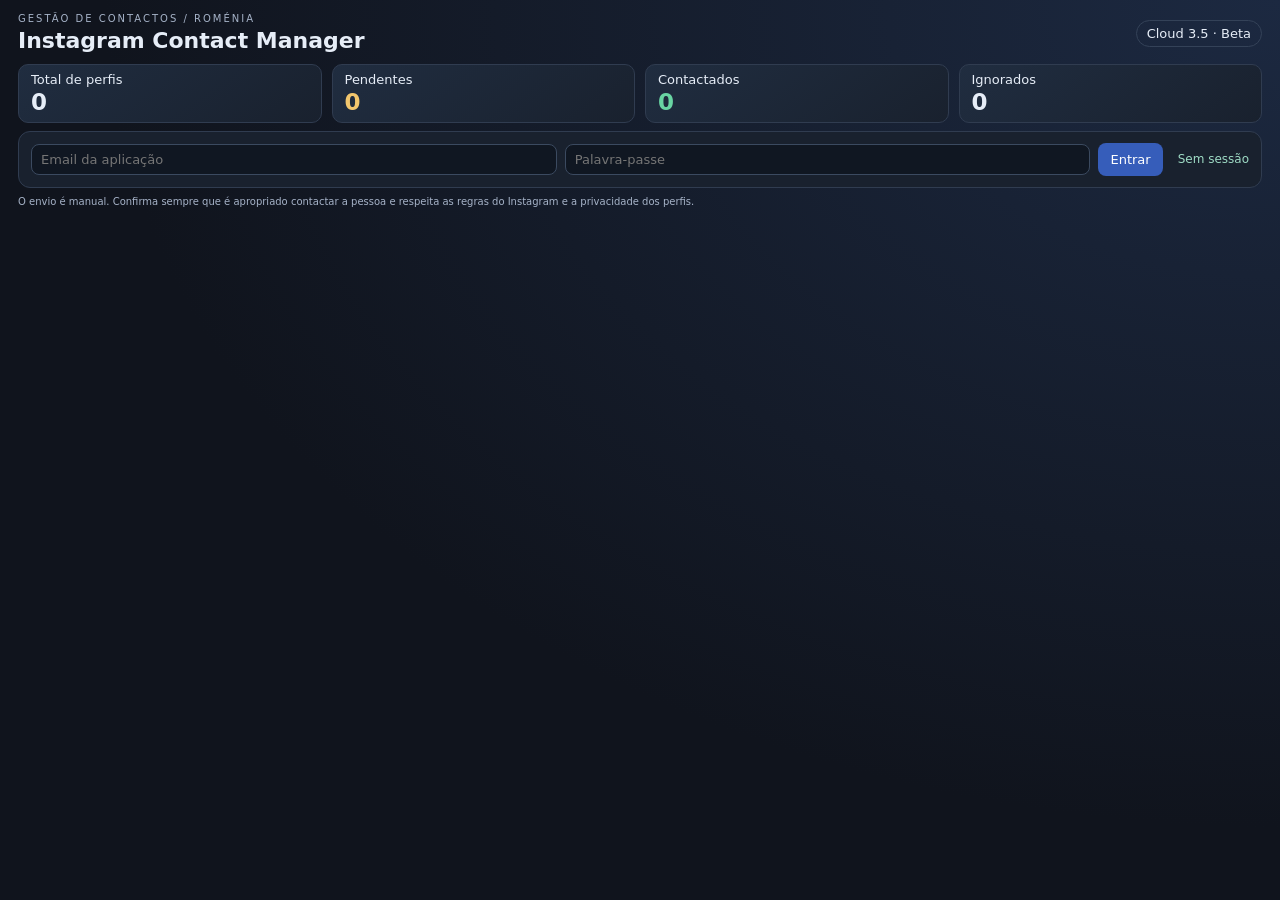
==== contact_manager_cloud_pwa_beta/index.html @ 93b47da3 "Add files via upload" ====
<!doctype html><html lang="pt"><head><meta charset="utf-8"><meta name="viewport" content="width=device-width,initial-scale=1"><link rel="manifest" href="manifest.webmanifest"><meta name="theme-color" content="#10141d"><link rel="apple-touch-icon" href="icon-192.png"><title>Instagram Contact Assistant</title><link rel="stylesheet" href="style.css"></head><body>
<header><div><small>GESTÃO DE CONTACTOS / ROMÉNIA</small><h1>Instagram Contact Manager</h1></div><span class="version">Cloud 3.5 · Beta</span></header><div class="stats"><article>Total de perfis<strong id="totalStat">0</strong></article><article>Pendentes<strong id="pendingStat">0</strong></article><article>Contactados<strong id="contactedStat">0</strong></article><article>Ignorados<strong id="ignoredStat">0</strong></article></div><section id="auth"><form id="login"><input id="email" type="email" placeholder="Email da aplicação" required><input id="password" type="password" placeholder="Palavra-passe" required><button>Entrar</button></form><button id="logout" hidden>Sair</button><p id="cloudstatus" role="status">Sem sessão</p></section><main id="workspace" hidden>
<section class="collection"><h2>Adicionar contactos</h2><a href="https://angolabet.net/bo/manage.php?tab=perfis&amp;pc=RO" target="_blank" rel="noopener">Abrir Angolabet</a><form id="add"><input id="newuser" placeholder="@username" required><input id="followers" placeholder="Seguidores (ex. 85K)" required><button>Adicionar perfil</button></form><details><summary>Importar recolha do telemóvel</summary><p>Cola a lista de perfis que preparaste no Angolabet. Revê antes de importar.</p><textarea id="mobileRows" rows="5" placeholder="username,followers"></textarea><button id="mobileImport" type="button">Importar lista revista</button></details><label>Selecionar CSV <input type="file" id="import" accept=".csv,text/csv"></label><p id="result"></p></section>
<section class="contacts"><h2>2. Contactos guardados <span id="count">0</span></h2><input id="search" placeholder="Pesquisar username">
<label class="filter"><input type="checkbox" id="eligibleOnly" checked> Mostrar apenas perfis com mais de 60.000 seguidores</label>
<p id="filterCount" class="hint"></p><p id="historyCount"></p><p id="lowStock" role="status"></p><div class="filters"><select id="stateFilter"><option value="all">Todos os estados</option><option value="pending" selected>Pendentes</option><option value="contacted">Contactados</option><option value="skipped">Ignorados manualmente</option></select><label>Ordenação <select id="sort"><option value="recent">Ordem de recolha</option><option value="desc">Mais seguidores</option><option value="asc">Menos seguidores</option></select></label></div><div id="list"></div><button id="csv">Exportar CSV</button></section>
<section class="message"><h2>3. Mensagem</h2><details class="template"><summary>Editar modelo da mensagem</summary><textarea id="template" rows="8">Bună, {nome}! 😊

După ce am văzut conținutul tău, am crezut că ar putea exista o oportunitate excelentă de a colabora.

În prezent gestionez o campanie în România și cred că stilul tău de comunicare și comunitatea ta se potrivesc perfect cu ceea ce căutăm.

Plata colaborării se efectuează înainte de publicare, astfel încât întregul proces să fie cât mai simplu și confortabil pentru tine. Ideea este să începem cu un proiect punctual, iar dacă experiența va fi pozitivă pentru ambele părți, să dezvoltăm un parteneriat stabil, cu campanii lunare.

Dacă te interesează colaborările în această perioadă, lasă-mi un mesaj și îți voi trimite imediat toate detaliile! 🚀</textarea><button id="saveTemplate">Guardar modelo na nuvem</button><small>Usa {nome} para sugerir o primeiro nome a partir do username. Confirma ou corrige o nome antes de copiar. Só permite preparar mensagens para perfis acima de 60.000 seguidores.</small></details><div class="fields"><input id="user" placeholder="Username"><input id="name" placeholder="Primeiro nome (confirma ou corrige)"></div><div id="preview"></div><div class="actions"><button id="copy">Copiar mensagem</button><button id="open">Abrir perfil</button></div><p id="reminder" role="alert"></p><p id="msgresult"></p><div class="actions"><button id="contacted">✓ Confirmei o envio — Contactado</button><button id="skipped">Ignorar contacto</button><button id="pending">Voltar a pendente</button></div></section>
</main><footer>O envio é manual. Confirma sempre que é apropriado contactar a pessoa e respeita as regras do Instagram e a privacidade dos perfis.</footer><script src="popup-v35.js"></script></body></html>
---- contact_manager_cloud_pwa_beta/style.css ----
*{box-sizing:border-box}body{margin:0;background:#10141d;color:#e6edf7;font:15px system-ui,sans-serif;padding:32px;max-width:1600px;margin-inline:auto}header{display:flex;justify-content:space-between;align-items:center;margin-bottom:26px}h1{font-size:30px;margin:6px 0}h2{font-size:19px;margin:0 0 16px}small,.hint,footer{color:#a6b3c8}header small{letter-spacing:2px}.version{border:1px solid #344258;padding:8px 14px;border-radius:20px}.stats{display:grid;grid-template-columns:repeat(4,1fr);gap:16px;margin-bottom:20px}.stats article,section{background:#19212e;border:1px solid #303c50;border-radius:14px;padding:20px}.stats strong{display:block;font-size:34px;margin-top:8px}.stats article:nth-child(2) strong{color:#f2c66d}.stats article:nth-child(3) strong{color:#69d5a3}main{display:grid;grid-template-columns:minmax(0,1.15fr) minmax(0,1fr);gap:18px;align-items:start}.collection{grid-column:1/-1}.contacts,.message{min-width:0}input:not([type=checkbox]),select,textarea{width:100%;background:#101722;border:1px solid #3b4a60;color:#edf3ff;border-radius:8px;padding:11px;margin:8px 0;font:inherit}textarea{resize:vertical;min-height:160px}button{background:#365dba;color:white;border:0;border-radius:8px;padding:11px 15px;margin:5px 5px 5px 0;font:inherit;cursor:pointer}button:hover{background:#4672d2}button:disabled{cursor:not-allowed}#contacted{background:#23734f}#skipped,#pending,#csv,#source{background:#354358}#list{max-height:55vh;overflow:auto;margin:12px 0}.item{display:flex;align-items:center;justify-content:space-between;gap:12px;border-bottom:1px solid #344258;padding:10px 0;overflow-wrap:anywhere}.item span{min-width:0}.item button{flex-shrink:0}#preview{white-space:pre-wrap;background:#101722;border:1px solid #344258;border-radius:10px;padding:16px;line-height:1.55;margin:12px 0}#lowStock{color:#f2c66d;font-weight:600}footer{padding:24px 0;font-size:13px}p{line-height:1.5}@media(max-width:900px){main{grid-template-columns:1fr}.stats{grid-template-columns:repeat(2,1fr)}body{padding:16px}}
body{padding:16px 24px;max-width:1800px;font-size:13px;height:100dvh;display:flex;flex-direction:column;gap:10px;background:radial-gradient(ellipse at top right,#1c2941,#10141d 65%)}
header{margin:0;flex-shrink:0}h1{font-size:24px;margin:3px 0}header small{font-size:10px}h2{font-size:16px;margin:0 0 8px}.version{padding:5px 10px}
.stats{gap:10px;margin:0;flex-shrink:0}.stats article{padding:10px 16px;border-radius:10px}.stats strong{font-size:26px;margin-top:2px}
main{flex:1;min-height:0;grid-template-rows:auto minmax(0,1fr);gap:10px;align-items:stretch}
section{padding:12px 15px;border-radius:12px}.collection{display:flex;align-items:center;gap:8px;flex-wrap:wrap}.collection h2{margin:0 auto 0 0}.collection p{margin:0;font-size:12px}.collection p:empty{display:none}
.contacts,.message{display:flex;flex-direction:column;min-height:0;overflow:auto}
input:not([type=checkbox]),select,textarea{padding:7px 9px;margin:4px 0;font-size:13px}button{padding:8px 12px;margin:3px 3px 3px 0;font-size:13px}
p{margin:4px 0;line-height:1.35}.filter{font-size:12px}.filters,.fields{display:flex;gap:8px;align-items:center}.filters>* ,.fields>*{flex:1;min-width:0}.filters label{display:flex;align-items:center;gap:6px}
#list{flex:1;min-height:65px;max-height:none;overflow:auto;margin:5px 0}.item{padding:5px 0}.item button{padding:5px 12px}.item small{font-size:11px}#csv{align-self:flex-start}
.template{border:1px solid #344258;border-radius:8px;padding:8px;margin-bottom:5px}.template summary{cursor:pointer;color:#b8c9e6}.template textarea{min-height:90px;height:130px}.template small{display:block;font-size:11px}
#preview{flex:1;min-height:65px;overflow:auto;margin:5px 0;padding:10px;font-size:13px;line-height:1.45}.actions{display:flex;flex-wrap:wrap;gap:4px}.actions button{flex:1}#contacted{flex:2}footer{padding:0;font-size:10px;flex-shrink:0}#lowStock:empty,#msgresult:empty{display:none}
@media(max-width:850px){body{height:auto;min-height:100vh;padding:12px}main{display:flex;flex-direction:column}.contacts,.message{overflow:visible}#list{max-height:40vh}#preview{max-height:40vh}.stats{grid-template-columns:repeat(2,1fr)}}

#reminder:not(:empty){background:#49371d;color:#ffda91;border:1px solid #80602d;border-radius:8px;padding:8px;font-weight:600}#reminder:empty{display:none}

@media(max-width:850px){body{width:100%;box-sizing:border-box}.fields,.filters{flex-wrap:wrap}.fields>*{flex-basis:100%}.actions button{min-height:44px}#list{max-height:32vh}#preview{max-height:none}input:not([type=checkbox]),select,textarea{font-size:16px}header h1{font-size:20px}.collection{display:block}}

[hidden]{display:none!important}#auth{flex-shrink:0}#login,#add{display:flex;flex-wrap:wrap;gap:8px}#login input,#add input{flex:1;min-width:130px}#cloudstatus{font-size:12px}a{color:#9abaff}body{height:auto;min-height:100vh}main{min-height:65vh}

/* Cloud 3.2 */
body{gap:8px}#auth{display:flex;align-items:center;gap:12px;padding:8px 12px}#cloudstatus{margin:0;color:#9edbc5}#logout{margin:0}#login{flex:1} .collection a{display:inline-block;background:#263e65;color:#e3edff;padding:9px 12px;border-radius:8px;text-decoration:none} .stats article{background:linear-gradient(145deg,#202d40,#19212e)}.stats article strong{font-variant-numeric:tabular-nums}.actions button{margin:0} .actions{margin-top:5px}#preview{overflow-wrap:anywhere}button:focus-visible,a:focus-visible{outline:2px solid #a4c5ff;outline-offset:2px}
@media(min-width:1000px) and (min-height:620px){body{height:100dvh;min-height:0;overflow:hidden;padding:10px 18px}header{margin:0}h1{font-size:22px}.stats article{padding:7px 12px}.stats strong{font-size:23px}main{min-height:0;flex:1;grid-template-rows:auto minmax(0,1fr)}.collection{padding:7px 10px}.collection h2{margin:0}.collection p{font-size:11px}.collection label{max-width:250px}#add{flex:1;min-width:300px;flex-wrap:nowrap}#add input{min-width:80px}#add button{white-space:nowrap}.contacts,.message{overflow:auto;min-height:0}#list{max-height:none;min-height:40px}#preview{min-height:40px}footer{font-size:10px}.actions{flex-shrink:0}.template[open]{flex-shrink:0}}
@media(max-width:999px){body{height:auto;min-height:100dvh;padding:12px;gap:10px}main{display:flex;flex-direction:column;min-height:0}header h1{font-size:20px}.version{font-size:11px;white-space:nowrap}.stats{gap:7px}.stats article{padding:9px 12px}.stats strong{font-size:24px}#login,#add{display:grid;grid-template-columns:1fr;gap:4px}#auth:has(#login:not([hidden])){display:block}#login input,#add input{min-width:0;margin:3px 0}#login button,#add button{min-height:44px;margin:0}.collection{display:block}.collection a{margin:5px 0 8px}.collection label{display:block;margin-top:8px}.contacts,.message{overflow:visible}#list{max-height:34vh}#preview{min-height:100px;max-height:45vh}.actions button{min-height:44px}.fields,.filters{flex-wrap:wrap}.fields>*{flex-basis:100%}footer{padding:6px 0}}

#mobileRows{display:block;width:100%;box-sizing:border-box;margin:10px 0;} .collection details{width:100%;margin:10px 0;}
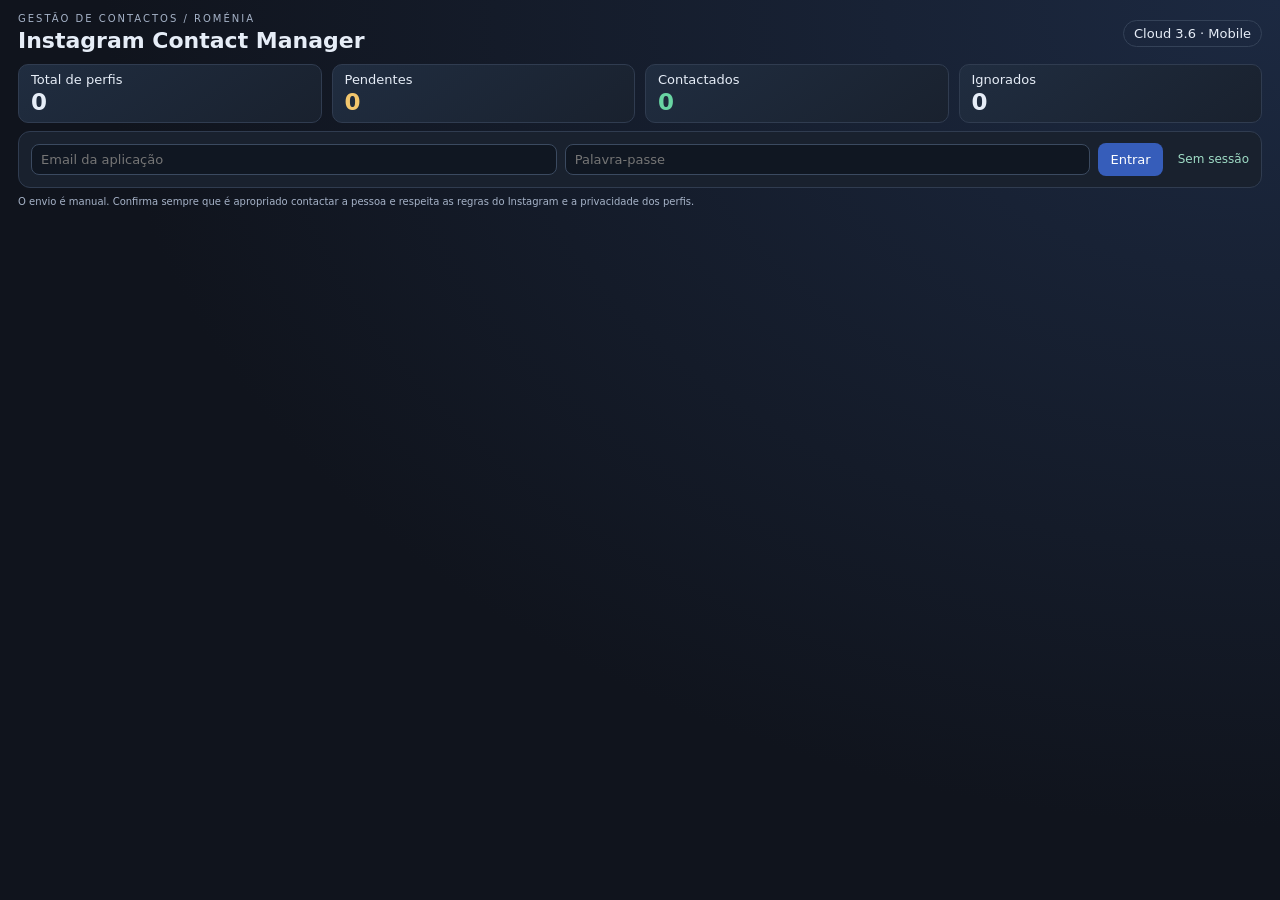
==== commit 1e009d16: "Add files via upload" ====
--- a/contact_manager_cloud_pwa_beta/index.html
+++ b/contact_manager_cloud_pwa_beta/index.html
@@ -1,10 +1,10 @@
-<!doctype html><html lang="pt"><head><meta charset="utf-8"><meta name="viewport" content="width=device-width,initial-scale=1"><link rel="manifest" href="manifest.webmanifest"><meta name="theme-color" content="#10141d"><link rel="apple-touch-icon" href="icon-192.png"><title>Instagram Contact Assistant</title><link rel="stylesheet" href="style.css"></head><body>
-<header><div><small>GESTÃO DE CONTACTOS / ROMÉNIA</small><h1>Instagram Contact Manager</h1></div><span class="version">Cloud 3.5 · Beta</span></header><div class="stats"><article>Total de perfis<strong id="totalStat">0</strong></article><article>Pendentes<strong id="pendingStat">0</strong></article><article>Contactados<strong id="contactedStat">0</strong></article><article>Ignorados<strong id="ignoredStat">0</strong></article></div><section id="auth"><form id="login"><input id="email" type="email" placeholder="Email da aplicação" required><input id="password" type="password" placeholder="Palavra-passe" required><button>Entrar</button></form><button id="logout" hidden>Sair</button><p id="cloudstatus" role="status">Sem sessão</p></section><main id="workspace" hidden>
-<section class="collection"><h2>Adicionar contactos</h2><a href="https://angolabet.net/bo/manage.php?tab=perfis&amp;pc=RO" target="_blank" rel="noopener">Abrir Angolabet</a><form id="add"><input id="newuser" placeholder="@username" required><input id="followers" placeholder="Seguidores (ex. 85K)" required><button>Adicionar perfil</button></form><details><summary>Importar recolha do telemóvel</summary><p>Cola a lista de perfis que preparaste no Angolabet. Revê antes de importar.</p><textarea id="mobileRows" rows="5" placeholder="username,followers"></textarea><button id="mobileImport" type="button">Importar lista revista</button></details><label>Selecionar CSV <input type="file" id="import" accept=".csv,text/csv"></label><p id="result"></p></section>
-<section class="contacts"><h2>2. Contactos guardados <span id="count">0</span></h2><input id="search" placeholder="Pesquisar username">
+<!doctype html><html lang="pt"><head><meta charset="utf-8"><meta name="viewport" content="width=device-width,initial-scale=1"><link rel="manifest" href="manifest.webmanifest"><meta name="theme-color" content="#10141d"><link rel="apple-touch-icon" href="icon-192.png"><title>Instagram Contact Assistant</title><link rel="stylesheet" href="style-v36.css"></head><body>
+<header><div><small>GESTÃO DE CONTACTOS / ROMÉNIA</small><h1>Instagram Contact Manager</h1></div><span class="version">Cloud 3.6 · Mobile</span></header><div class="stats"><article>Total de perfis<strong id="totalStat">0</strong></article><article>Pendentes<strong id="pendingStat">0</strong></article><article>Contactados<strong id="contactedStat">0</strong></article><article>Ignorados<strong id="ignoredStat">0</strong></article></div><section id="auth"><form id="login"><input id="email" type="email" placeholder="Email da aplicação" required><input id="password" type="password" placeholder="Palavra-passe" required><button>Entrar</button></form><button id="logout" hidden>Sair</button><p id="cloudstatus" role="status">Sem sessão</p></section><main id="workspace" hidden>
+
+<section class="contacts"><h2>1. Contactos guardados <span id="count">0</span></h2><input id="search" placeholder="Pesquisar username">
 <label class="filter"><input type="checkbox" id="eligibleOnly" checked> Mostrar apenas perfis com mais de 60.000 seguidores</label>
-<p id="filterCount" class="hint"></p><p id="historyCount"></p><p id="lowStock" role="status"></p><div class="filters"><select id="stateFilter"><option value="all">Todos os estados</option><option value="pending" selected>Pendentes</option><option value="contacted">Contactados</option><option value="skipped">Ignorados manualmente</option></select><label>Ordenação <select id="sort"><option value="recent">Ordem de recolha</option><option value="desc">Mais seguidores</option><option value="asc">Menos seguidores</option></select></label></div><div id="list"></div><button id="csv">Exportar CSV</button></section>
-<section class="message"><h2>3. Mensagem</h2><details class="template"><summary>Editar modelo da mensagem</summary><textarea id="template" rows="8">Bună, {nome}! 😊
+<p id="filterCount" class="hint"></p><p id="historyCount"></p><p id="lowStock" role="status"></p><div class="filters"><select id="stateFilter"><option value="all">Todos os estados</option><option value="pending" selected>Pendentes</option><option value="contacted">Contactados</option><option value="skipped">Ignorados manualmente</option></select><label>Ordenação <select id="sort"><option value="recent">Ordem de recolha</option><option value="desc">Mais seguidores</option><option value="asc">Menos seguidores</option></select></label></div><div id="list"></div></section>
+<section class="message"><h2>2. Mensagem</h2><details class="template"><summary>Editar modelo da mensagem</summary><textarea id="template" rows="8">Bună, {nome}! 😊
 
 După ce am văzut conținutul tău, am crezut că ar putea exista o oportunitate excelentă de a colabora.
 
@@ -12,5 +12,5 @@
 
 Plata colaborării se efectuează înainte de publicare, astfel încât întregul proces să fie cât mai simplu și confortabil pentru tine. Ideea este să începem cu un proiect punctual, iar dacă experiența va fi pozitivă pentru ambele părți, să dezvoltăm un parteneriat stabil, cu campanii lunare.
 
-Dacă te interesează colaborările în această perioadă, lasă-mi un mesaj și îți voi trimite imediat toate detaliile! 🚀</textarea><button id="saveTemplate">Guardar modelo na nuvem</button><small>Usa {nome} para sugerir o primeiro nome a partir do username. Confirma ou corrige o nome antes de copiar. Só permite preparar mensagens para perfis acima de 60.000 seguidores.</small></details><div class="fields"><input id="user" placeholder="Username"><input id="name" placeholder="Primeiro nome (confirma ou corrige)"></div><div id="preview"></div><div class="actions"><button id="copy">Copiar mensagem</button><button id="open">Abrir perfil</button></div><p id="reminder" role="alert"></p><p id="msgresult"></p><div class="actions"><button id="contacted">✓ Confirmei o envio — Contactado</button><button id="skipped">Ignorar contacto</button><button id="pending">Voltar a pendente</button></div></section>
-</main><footer>O envio é manual. Confirma sempre que é apropriado contactar a pessoa e respeita as regras do Instagram e a privacidade dos perfis.</footer><script src="popup-v35.js"></script></body></html>+Dacă te interesează colaborările în această perioadă, lasă-mi un mesaj și îți voi trimite imediat toate detaliile! 🚀</textarea><button id="saveTemplate">Guardar modelo na nuvem</button><small>Usa {nome} para sugerir o primeiro nome a partir do username. Confirma ou corrige o nome antes de copiar. Só permite preparar mensagens para perfis acima de 60.000 seguidores.</small></details><div class="fields"><input id="user" placeholder="Seleciona um contacto" readonly><input id="name" placeholder="Primeiro nome (confirma ou corrige)"></div><div id="preview"></div><div class="actions"><button id="copy">Copiar mensagem</button><button id="open">Abrir perfil</button></div><p id="reminder" role="alert"></p><p id="msgresult"></p><div class="actions"><button id="contacted">✓ Confirmei o envio — Contactado</button><button id="skipped">Ignorar contacto</button><button id="pending">Voltar a pendente</button></div></section>
+</main><footer>O envio é manual. Confirma sempre que é apropriado contactar a pessoa e respeita as regras do Instagram e a privacidade dos perfis.</footer><script src="popup-v36.js"></script></body></html>
--- a/contact_manager_cloud_pwa_beta/style-v36.css
+++ b/contact_manager_cloud_pwa_beta/style-v36.css
@@ -0,0 +1,28 @@
+*{box-sizing:border-box}body{margin:0;background:#10141d;color:#e6edf7;font:15px system-ui,sans-serif;padding:32px;max-width:1600px;margin-inline:auto}header{display:flex;justify-content:space-between;align-items:center;margin-bottom:26px}h1{font-size:30px;margin:6px 0}h2{font-size:19px;margin:0 0 16px}small,.hint,footer{color:#a6b3c8}header small{letter-spacing:2px}.version{border:1px solid #344258;padding:8px 14px;border-radius:20px}.stats{display:grid;grid-template-columns:repeat(4,1fr);gap:16px;margin-bottom:20px}.stats article,section{background:#19212e;border:1px solid #303c50;border-radius:14px;padding:20px}.stats strong{display:block;font-size:34px;margin-top:8px}.stats article:nth-child(2) strong{color:#f2c66d}.stats article:nth-child(3) strong{color:#69d5a3}main{display:grid;grid-template-columns:minmax(0,1.15fr) minmax(0,1fr);gap:18px;align-items:start}.collection{grid-column:1/-1}.contacts,.message{min-width:0}input:not([type=checkbox]),select,textarea{width:100%;background:#101722;border:1px solid #3b4a60;color:#edf3ff;border-radius:8px;padding:11px;margin:8px 0;font:inherit}textarea{resize:vertical;min-height:160px}button{background:#365dba;color:white;border:0;border-radius:8px;padding:11px 15px;margin:5px 5px 5px 0;font:inherit;cursor:pointer}button:hover{background:#4672d2}button:disabled{cursor:not-allowed}#contacted{background:#23734f}#skipped,#pending,#csv,#source{background:#354358}#list{max-height:55vh;overflow:auto;margin:12px 0}.item{display:flex;align-items:center;justify-content:space-between;gap:12px;border-bottom:1px solid #344258;padding:10px 0;overflow-wrap:anywhere}.item span{min-width:0}.item button{flex-shrink:0}#preview{white-space:pre-wrap;background:#101722;border:1px solid #344258;border-radius:10px;padding:16px;line-height:1.55;margin:12px 0}#lowStock{color:#f2c66d;font-weight:600}footer{padding:24px 0;font-size:13px}p{line-height:1.5}@media(max-width:900px){main{grid-template-columns:1fr}.stats{grid-template-columns:repeat(2,1fr)}body{padding:16px}}
+body{padding:16px 24px;max-width:1800px;font-size:13px;height:100dvh;display:flex;flex-direction:column;gap:10px;background:radial-gradient(ellipse at top right,#1c2941,#10141d 65%)}
+header{margin:0;flex-shrink:0}h1{font-size:24px;margin:3px 0}header small{font-size:10px}h2{font-size:16px;margin:0 0 8px}.version{padding:5px 10px}
+.stats{gap:10px;margin:0;flex-shrink:0}.stats article{padding:10px 16px;border-radius:10px}.stats strong{font-size:26px;margin-top:2px}
+main{flex:1;min-height:0;grid-template-rows:auto minmax(0,1fr);gap:10px;align-items:stretch}
+section{padding:12px 15px;border-radius:12px}.collection{display:flex;align-items:center;gap:8px;flex-wrap:wrap}.collection h2{margin:0 auto 0 0}.collection p{margin:0;font-size:12px}.collection p:empty{display:none}
+.contacts,.message{display:flex;flex-direction:column;min-height:0;overflow:auto}
+input:not([type=checkbox]),select,textarea{padding:7px 9px;margin:4px 0;font-size:13px}button{padding:8px 12px;margin:3px 3px 3px 0;font-size:13px}
+p{margin:4px 0;line-height:1.35}.filter{font-size:12px}.filters,.fields{display:flex;gap:8px;align-items:center}.filters>* ,.fields>*{flex:1;min-width:0}.filters label{display:flex;align-items:center;gap:6px}
+#list{flex:1;min-height:65px;max-height:none;overflow:auto;margin:5px 0}.item{padding:5px 0}.item button{padding:5px 12px}.item small{font-size:11px}#csv{align-self:flex-start}
+.template{border:1px solid #344258;border-radius:8px;padding:8px;margin-bottom:5px}.template summary{cursor:pointer;color:#b8c9e6}.template textarea{min-height:90px;height:130px}.template small{display:block;font-size:11px}
+#preview{flex:1;min-height:65px;overflow:auto;margin:5px 0;padding:10px;font-size:13px;line-height:1.45}.actions{display:flex;flex-wrap:wrap;gap:4px}.actions button{flex:1}#contacted{flex:2}footer{padding:0;font-size:10px;flex-shrink:0}#lowStock:empty,#msgresult:empty{display:none}
+@media(max-width:850px){body{height:auto;min-height:100vh;padding:12px}main{display:flex;flex-direction:column}.contacts,.message{overflow:visible}#list{max-height:40vh}#preview{max-height:40vh}.stats{grid-template-columns:repeat(2,1fr)}}
+
+#reminder:not(:empty){background:#49371d;color:#ffda91;border:1px solid #80602d;border-radius:8px;padding:8px;font-weight:600}#reminder:empty{display:none}
+
+@media(max-width:850px){body{width:100%;box-sizing:border-box}.fields,.filters{flex-wrap:wrap}.fields>*{flex-basis:100%}.actions button{min-height:44px}#list{max-height:32vh}#preview{max-height:none}input:not([type=checkbox]),select,textarea{font-size:16px}header h1{font-size:20px}.collection{display:block}}
+
+[hidden]{display:none!important}#auth{flex-shrink:0}#login,#add{display:flex;flex-wrap:wrap;gap:8px}#login input,#add input{flex:1;min-width:130px}#cloudstatus{font-size:12px}a{color:#9abaff}body{height:auto;min-height:100vh}main{min-height:65vh}
+
+/* Cloud 3.2 */
+body{gap:8px}#auth{display:flex;align-items:center;gap:12px;padding:8px 12px}#cloudstatus{margin:0;color:#9edbc5}#logout{margin:0}#login{flex:1} .collection a{display:inline-block;background:#263e65;color:#e3edff;padding:9px 12px;border-radius:8px;text-decoration:none} .stats article{background:linear-gradient(145deg,#202d40,#19212e)}.stats article strong{font-variant-numeric:tabular-nums}.actions button{margin:0} .actions{margin-top:5px}#preview{overflow-wrap:anywhere}button:focus-visible,a:focus-visible{outline:2px solid #a4c5ff;outline-offset:2px}
+@media(min-width:1000px) and (min-height:620px){body{height:100dvh;min-height:0;overflow:hidden;padding:10px 18px}header{margin:0}h1{font-size:22px}.stats article{padding:7px 12px}.stats strong{font-size:23px}main{min-height:0;flex:1;grid-template-rows:auto minmax(0,1fr)}.collection{padding:7px 10px}.collection h2{margin:0}.collection p{font-size:11px}.collection label{max-width:250px}#add{flex:1;min-width:300px;flex-wrap:nowrap}#add input{min-width:80px}#add button{white-space:nowrap}.contacts,.message{overflow:auto;min-height:0}#list{max-height:none;min-height:40px}#preview{min-height:40px}footer{font-size:10px}.actions{flex-shrink:0}.template[open]{flex-shrink:0}}
+@media(max-width:999px){body{height:auto;min-height:100dvh;padding:12px;gap:10px}main{display:flex;flex-direction:column;min-height:0}header h1{font-size:20px}.version{font-size:11px;white-space:nowrap}.stats{gap:7px}.stats article{padding:9px 12px}.stats strong{font-size:24px}#login,#add{display:grid;grid-template-columns:1fr;gap:4px}#auth:has(#login:not([hidden])){display:block}#login input,#add input{min-width:0;margin:3px 0}#login button,#add button{min-height:44px;margin:0}.collection{display:block}.collection a{margin:5px 0 8px}.collection label{display:block;margin-top:8px}.contacts,.message{overflow:visible}#list{max-height:34vh}#preview{min-height:100px;max-height:45vh}.actions button{min-height:44px}.fields,.filters{flex-wrap:wrap}.fields>*{flex-basis:100%}footer{padding:6px 0}}
+
+#mobileRows{display:block;width:100%;box-sizing:border-box;margin:10px 0;} .collection details{width:100%;margin:10px 0;}
+
+main{grid-template-rows:minmax(0,1fr)!important}.contacts,.message{grid-row:1!important} @media(max-width:999px){#preview{max-height:none;overflow:visible}#list{max-height:38vh}}
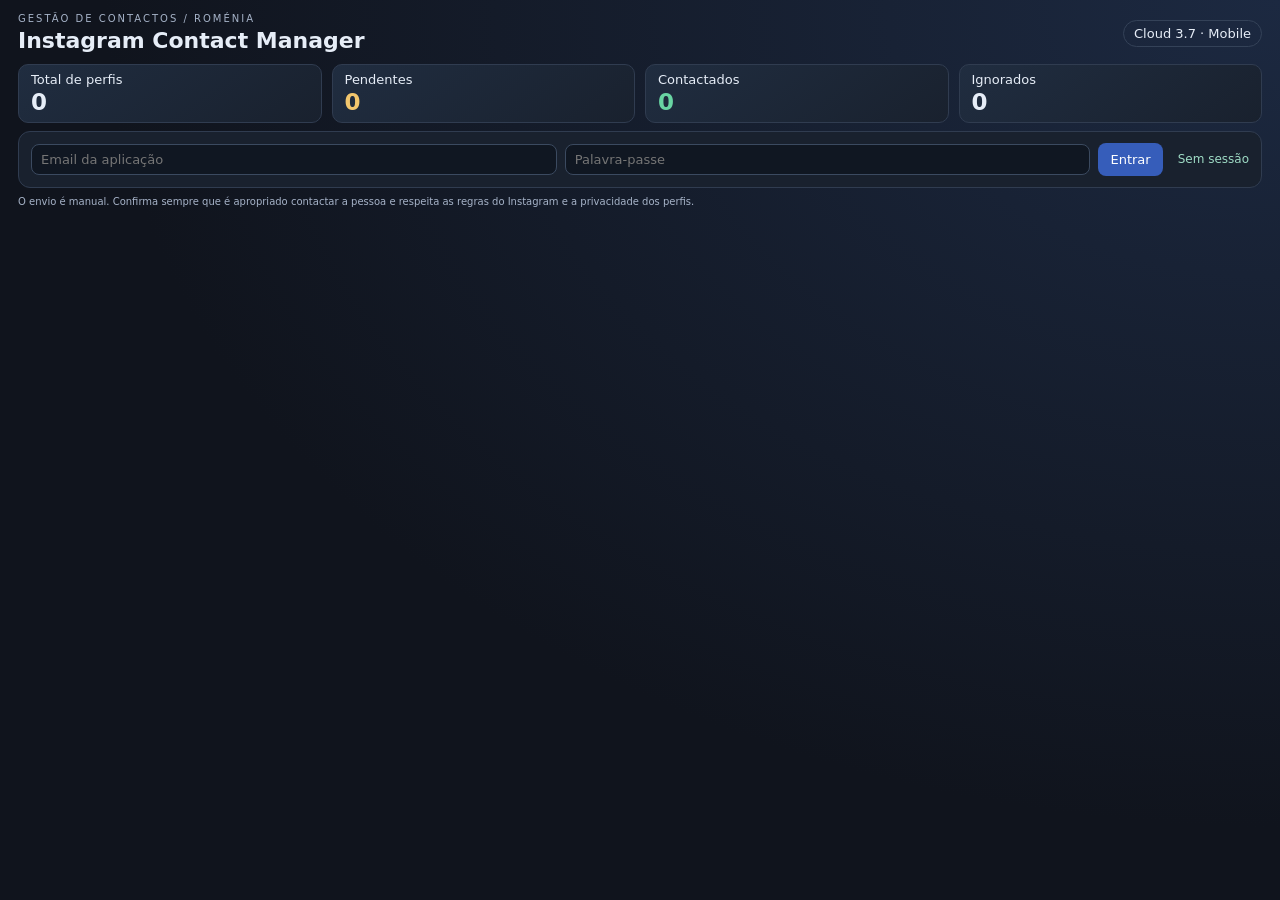
==== commit 9d1c9bfb: "Add files via upload" ====
--- a/contact_manager_cloud_pwa_beta/index.html
+++ b/contact_manager_cloud_pwa_beta/index.html
@@ -1,5 +1,5 @@
-<!doctype html><html lang="pt"><head><meta charset="utf-8"><meta name="viewport" content="width=device-width,initial-scale=1"><link rel="manifest" href="manifest.webmanifest"><meta name="theme-color" content="#10141d"><link rel="apple-touch-icon" href="icon-192.png"><title>Instagram Contact Assistant</title><link rel="stylesheet" href="style-v36.css"></head><body>
-<header><div><small>GESTÃO DE CONTACTOS / ROMÉNIA</small><h1>Instagram Contact Manager</h1></div><span class="version">Cloud 3.6 · Mobile</span></header><div class="stats"><article>Total de perfis<strong id="totalStat">0</strong></article><article>Pendentes<strong id="pendingStat">0</strong></article><article>Contactados<strong id="contactedStat">0</strong></article><article>Ignorados<strong id="ignoredStat">0</strong></article></div><section id="auth"><form id="login"><input id="email" type="email" placeholder="Email da aplicação" required><input id="password" type="password" placeholder="Palavra-passe" required><button>Entrar</button></form><button id="logout" hidden>Sair</button><p id="cloudstatus" role="status">Sem sessão</p></section><main id="workspace" hidden>
+<!doctype html><html lang="pt"><head><meta charset="utf-8"><meta name="viewport" content="width=device-width,initial-scale=1"><link rel="manifest" href="manifest.webmanifest"><meta name="theme-color" content="#10141d"><link rel="apple-touch-icon" href="icon-192.png"><title>Instagram Contact Assistant</title><link rel="stylesheet" href="style-v37.css"></head><body>
+<header><div><small>GESTÃO DE CONTACTOS / ROMÉNIA</small><h1>Instagram Contact Manager</h1></div><span class="version">Cloud 3.7 · Mobile</span></header><div class="stats"><article>Total de perfis<strong id="totalStat">0</strong></article><article>Pendentes<strong id="pendingStat">0</strong></article><article>Contactados<strong id="contactedStat">0</strong></article><article>Ignorados<strong id="ignoredStat">0</strong></article></div><section id="auth"><form id="login"><input id="email" type="email" placeholder="Email da aplicação" required><input id="password" type="password" placeholder="Palavra-passe" required><button>Entrar</button></form><button id="logout" hidden>Sair</button><p id="cloudstatus" role="status">Sem sessão</p></section><main id="workspace" hidden>
 
 <section class="contacts"><h2>1. Contactos guardados <span id="count">0</span></h2><input id="search" placeholder="Pesquisar username">
 <label class="filter"><input type="checkbox" id="eligibleOnly" checked> Mostrar apenas perfis com mais de 60.000 seguidores</label>
@@ -13,4 +13,4 @@
 Plata colaborării se efectuează înainte de publicare, astfel încât întregul proces să fie cât mai simplu și confortabil pentru tine. Ideea este să începem cu un proiect punctual, iar dacă experiența va fi pozitivă pentru ambele părți, să dezvoltăm un parteneriat stabil, cu campanii lunare.
 
 Dacă te interesează colaborările în această perioadă, lasă-mi un mesaj și îți voi trimite imediat toate detaliile! 🚀</textarea><button id="saveTemplate">Guardar modelo na nuvem</button><small>Usa {nome} para sugerir o primeiro nome a partir do username. Confirma ou corrige o nome antes de copiar. Só permite preparar mensagens para perfis acima de 60.000 seguidores.</small></details><div class="fields"><input id="user" placeholder="Seleciona um contacto" readonly><input id="name" placeholder="Primeiro nome (confirma ou corrige)"></div><div id="preview"></div><div class="actions"><button id="copy">Copiar mensagem</button><button id="open">Abrir perfil</button></div><p id="reminder" role="alert"></p><p id="msgresult"></p><div class="actions"><button id="contacted">✓ Confirmei o envio — Contactado</button><button id="skipped">Ignorar contacto</button><button id="pending">Voltar a pendente</button></div></section>
-</main><footer>O envio é manual. Confirma sempre que é apropriado contactar a pessoa e respeita as regras do Instagram e a privacidade dos perfis.</footer><script src="popup-v36.js"></script></body></html>+</main><footer>O envio é manual. Confirma sempre que é apropriado contactar a pessoa e respeita as regras do Instagram e a privacidade dos perfis.</footer><script src="popup-v37.js"></script></body></html>
--- a/contact_manager_cloud_pwa_beta/style-v37.css
+++ b/contact_manager_cloud_pwa_beta/style-v37.css
@@ -0,0 +1,28 @@
+*{box-sizing:border-box}body{margin:0;background:#10141d;color:#e6edf7;font:15px system-ui,sans-serif;padding:32px;max-width:1600px;margin-inline:auto}header{display:flex;justify-content:space-between;align-items:center;margin-bottom:26px}h1{font-size:30px;margin:6px 0}h2{font-size:19px;margin:0 0 16px}small,.hint,footer{color:#a6b3c8}header small{letter-spacing:2px}.version{border:1px solid #344258;padding:8px 14px;border-radius:20px}.stats{display:grid;grid-template-columns:repeat(4,1fr);gap:16px;margin-bottom:20px}.stats article,section{background:#19212e;border:1px solid #303c50;border-radius:14px;padding:20px}.stats strong{display:block;font-size:34px;margin-top:8px}.stats article:nth-child(2) strong{color:#f2c66d}.stats article:nth-child(3) strong{color:#69d5a3}main{display:grid;grid-template-columns:minmax(0,1.15fr) minmax(0,1fr);gap:18px;align-items:start}.collection{grid-column:1/-1}.contacts,.message{min-width:0}input:not([type=checkbox]),select,textarea{width:100%;background:#101722;border:1px solid #3b4a60;color:#edf3ff;border-radius:8px;padding:11px;margin:8px 0;font:inherit}textarea{resize:vertical;min-height:160px}button{background:#365dba;color:white;border:0;border-radius:8px;padding:11px 15px;margin:5px 5px 5px 0;font:inherit;cursor:pointer}button:hover{background:#4672d2}button:disabled{cursor:not-allowed}#contacted{background:#23734f}#skipped,#pending,#csv,#source{background:#354358}#list{max-height:55vh;overflow:auto;margin:12px 0}.item{display:flex;align-items:center;justify-content:space-between;gap:12px;border-bottom:1px solid #344258;padding:10px 0;overflow-wrap:anywhere}.item span{min-width:0}.item button{flex-shrink:0}#preview{white-space:pre-wrap;background:#101722;border:1px solid #344258;border-radius:10px;padding:16px;line-height:1.55;margin:12px 0}#lowStock{color:#f2c66d;font-weight:600}footer{padding:24px 0;font-size:13px}p{line-height:1.5}@media(max-width:900px){main{grid-template-columns:1fr}.stats{grid-template-columns:repeat(2,1fr)}body{padding:16px}}
+body{padding:16px 24px;max-width:1800px;font-size:13px;height:100dvh;display:flex;flex-direction:column;gap:10px;background:radial-gradient(ellipse at top right,#1c2941,#10141d 65%)}
+header{margin:0;flex-shrink:0}h1{font-size:24px;margin:3px 0}header small{font-size:10px}h2{font-size:16px;margin:0 0 8px}.version{padding:5px 10px}
+.stats{gap:10px;margin:0;flex-shrink:0}.stats article{padding:10px 16px;border-radius:10px}.stats strong{font-size:26px;margin-top:2px}
+main{flex:1;min-height:0;grid-template-rows:auto minmax(0,1fr);gap:10px;align-items:stretch}
+section{padding:12px 15px;border-radius:12px}.collection{display:flex;align-items:center;gap:8px;flex-wrap:wrap}.collection h2{margin:0 auto 0 0}.collection p{margin:0;font-size:12px}.collection p:empty{display:none}
+.contacts,.message{display:flex;flex-direction:column;min-height:0;overflow:auto}
+input:not([type=checkbox]),select,textarea{padding:7px 9px;margin:4px 0;font-size:13px}button{padding:8px 12px;margin:3px 3px 3px 0;font-size:13px}
+p{margin:4px 0;line-height:1.35}.filter{font-size:12px}.filters,.fields{display:flex;gap:8px;align-items:center}.filters>* ,.fields>*{flex:1;min-width:0}.filters label{display:flex;align-items:center;gap:6px}
+#list{flex:1;min-height:65px;max-height:none;overflow:auto;margin:5px 0}.item{padding:5px 0}.item button{padding:5px 12px}.item small{font-size:11px}#csv{align-self:flex-start}
+.template{border:1px solid #344258;border-radius:8px;padding:8px;margin-bottom:5px}.template summary{cursor:pointer;color:#b8c9e6}.template textarea{min-height:90px;height:130px}.template small{display:block;font-size:11px}
+#preview{flex:1;min-height:65px;overflow:auto;margin:5px 0;padding:10px;font-size:13px;line-height:1.45}.actions{display:flex;flex-wrap:wrap;gap:4px}.actions button{flex:1}#contacted{flex:2}footer{padding:0;font-size:10px;flex-shrink:0}#lowStock:empty,#msgresult:empty{display:none}
+@media(max-width:850px){body{height:auto;min-height:100vh;padding:12px}main{display:flex;flex-direction:column}.contacts,.message{overflow:visible}#list{max-height:40vh}#preview{max-height:40vh}.stats{grid-template-columns:repeat(2,1fr)}}
+
+#reminder:not(:empty){background:#49371d;color:#ffda91;border:1px solid #80602d;border-radius:8px;padding:8px;font-weight:600}#reminder:empty{display:none}
+
+@media(max-width:850px){body{width:100%;box-sizing:border-box}.fields,.filters{flex-wrap:wrap}.fields>*{flex-basis:100%}.actions button{min-height:44px}#list{max-height:32vh}#preview{max-height:none}input:not([type=checkbox]),select,textarea{font-size:16px}header h1{font-size:20px}.collection{display:block}}
+
+[hidden]{display:none!important}#auth{flex-shrink:0}#login,#add{display:flex;flex-wrap:wrap;gap:8px}#login input,#add input{flex:1;min-width:130px}#cloudstatus{font-size:12px}a{color:#9abaff}body{height:auto;min-height:100vh}main{min-height:65vh}
+
+/* Cloud 3.2 */
+body{gap:8px}#auth{display:flex;align-items:center;gap:12px;padding:8px 12px}#cloudstatus{margin:0;color:#9edbc5}#logout{margin:0}#login{flex:1} .collection a{display:inline-block;background:#263e65;color:#e3edff;padding:9px 12px;border-radius:8px;text-decoration:none} .stats article{background:linear-gradient(145deg,#202d40,#19212e)}.stats article strong{font-variant-numeric:tabular-nums}.actions button{margin:0} .actions{margin-top:5px}#preview{overflow-wrap:anywhere}button:focus-visible,a:focus-visible{outline:2px solid #a4c5ff;outline-offset:2px}
+@media(min-width:1000px) and (min-height:620px){body{height:100dvh;min-height:0;overflow:hidden;padding:10px 18px}header{margin:0}h1{font-size:22px}.stats article{padding:7px 12px}.stats strong{font-size:23px}main{min-height:0;flex:1;grid-template-rows:auto minmax(0,1fr)}.collection{padding:7px 10px}.collection h2{margin:0}.collection p{font-size:11px}.collection label{max-width:250px}#add{flex:1;min-width:300px;flex-wrap:nowrap}#add input{min-width:80px}#add button{white-space:nowrap}.contacts,.message{overflow:auto;min-height:0}#list{max-height:none;min-height:40px}#preview{min-height:40px}footer{font-size:10px}.actions{flex-shrink:0}.template[open]{flex-shrink:0}}
+@media(max-width:999px){body{height:auto;min-height:100dvh;padding:12px;gap:10px}main{display:flex;flex-direction:column;min-height:0}header h1{font-size:20px}.version{font-size:11px;white-space:nowrap}.stats{gap:7px}.stats article{padding:9px 12px}.stats strong{font-size:24px}#login,#add{display:grid;grid-template-columns:1fr;gap:4px}#auth:has(#login:not([hidden])){display:block}#login input,#add input{min-width:0;margin:3px 0}#login button,#add button{min-height:44px;margin:0}.collection{display:block}.collection a{margin:5px 0 8px}.collection label{display:block;margin-top:8px}.contacts,.message{overflow:visible}#list{max-height:34vh}#preview{min-height:100px;max-height:45vh}.actions button{min-height:44px}.fields,.filters{flex-wrap:wrap}.fields>*{flex-basis:100%}footer{padding:6px 0}}
+
+#mobileRows{display:block;width:100%;box-sizing:border-box;margin:10px 0;} .collection details{width:100%;margin:10px 0;}
+
+main{grid-template-rows:minmax(0,1fr)!important}.contacts,.message{grid-row:1!important} @media(max-width:999px){#preview{max-height:none;overflow:visible}#list{max-height:38vh}}
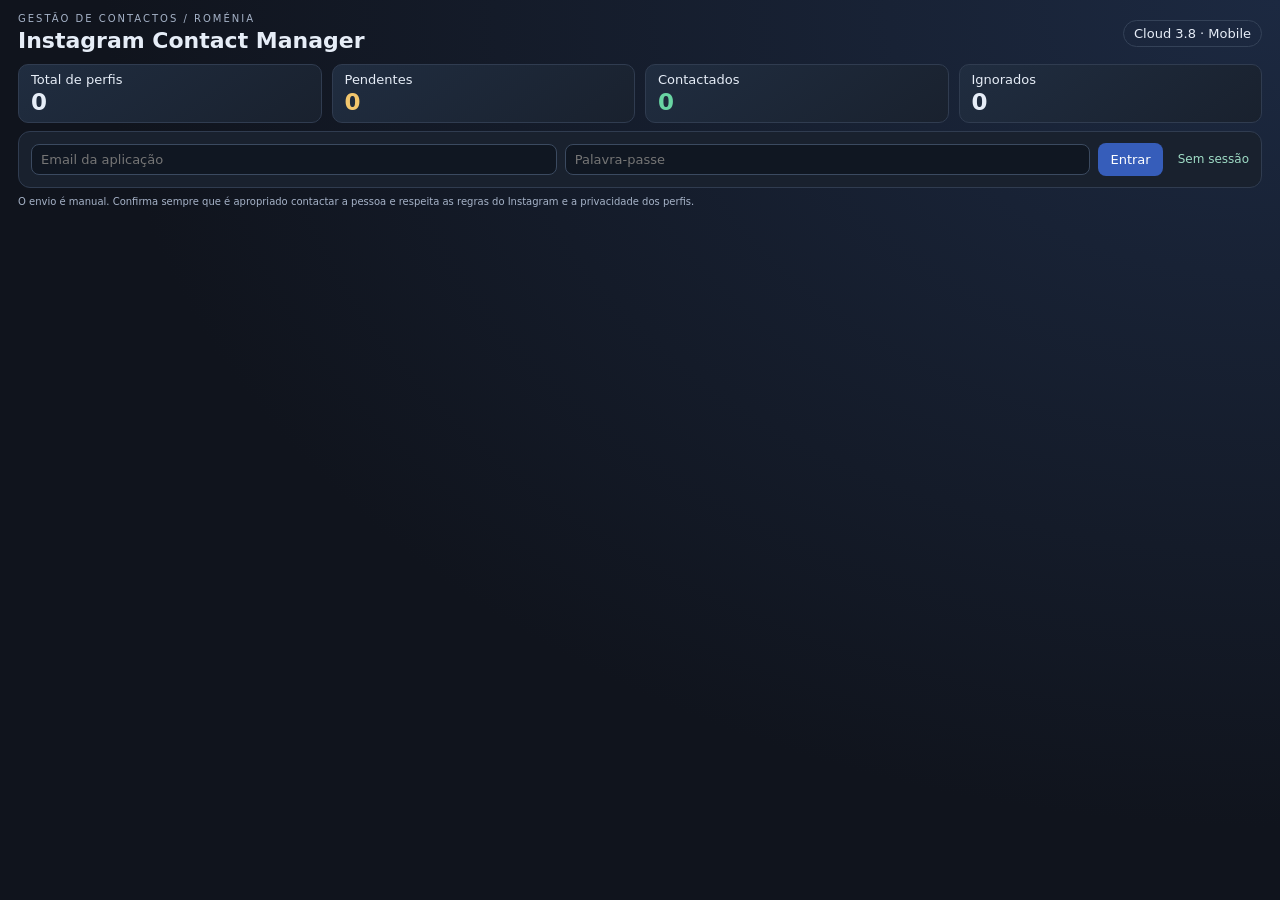
==== commit b444fe38: "Add files via upload" ====
--- a/contact_manager_cloud_pwa_beta/index.html
+++ b/contact_manager_cloud_pwa_beta/index.html
@@ -1,5 +1,5 @@
-<!doctype html><html lang="pt"><head><meta charset="utf-8"><meta name="viewport" content="width=device-width,initial-scale=1"><link rel="manifest" href="manifest.webmanifest"><meta name="theme-color" content="#10141d"><link rel="apple-touch-icon" href="icon-192.png"><title>Instagram Contact Assistant</title><link rel="stylesheet" href="style-v37.css"></head><body>
-<header><div><small>GESTÃO DE CONTACTOS / ROMÉNIA</small><h1>Instagram Contact Manager</h1></div><span class="version">Cloud 3.7 · Mobile</span></header><div class="stats"><article>Total de perfis<strong id="totalStat">0</strong></article><article>Pendentes<strong id="pendingStat">0</strong></article><article>Contactados<strong id="contactedStat">0</strong></article><article>Ignorados<strong id="ignoredStat">0</strong></article></div><section id="auth"><form id="login"><input id="email" type="email" placeholder="Email da aplicação" required><input id="password" type="password" placeholder="Palavra-passe" required><button>Entrar</button></form><button id="logout" hidden>Sair</button><p id="cloudstatus" role="status">Sem sessão</p></section><main id="workspace" hidden>
+<!doctype html><html lang="pt"><head><meta charset="utf-8"><meta name="viewport" content="width=device-width,initial-scale=1"><link rel="manifest" href="manifest.webmanifest"><meta name="theme-color" content="#10141d"><link rel="apple-touch-icon" href="icon-192.png"><title>Instagram Contact Assistant</title><link rel="stylesheet" href="style-v38.css"></head><body>
+<header><div><small>GESTÃO DE CONTACTOS / ROMÉNIA</small><h1>Instagram Contact Manager</h1></div><span class="version">Cloud 3.8 · Mobile</span></header><div class="stats"><article>Total de perfis<strong id="totalStat">0</strong></article><article>Pendentes<strong id="pendingStat">0</strong></article><article>Contactados<strong id="contactedStat">0</strong></article><article>Ignorados<strong id="ignoredStat">0</strong></article></div><section id="auth"><form id="login"><input id="email" type="email" placeholder="Email da aplicação" required><input id="password" type="password" placeholder="Palavra-passe" required><button>Entrar</button></form><button id="logout" hidden>Sair</button><p id="cloudstatus" role="status">Sem sessão</p></section><main id="workspace" hidden>
 
 <section class="contacts"><h2>1. Contactos guardados <span id="count">0</span></h2><input id="search" placeholder="Pesquisar username">
 <label class="filter"><input type="checkbox" id="eligibleOnly" checked> Mostrar apenas perfis com mais de 60.000 seguidores</label>
@@ -13,4 +13,4 @@
 Plata colaborării se efectuează înainte de publicare, astfel încât întregul proces să fie cât mai simplu și confortabil pentru tine. Ideea este să începem cu un proiect punctual, iar dacă experiența va fi pozitivă pentru ambele părți, să dezvoltăm un parteneriat stabil, cu campanii lunare.
 
 Dacă te interesează colaborările în această perioadă, lasă-mi un mesaj și îți voi trimite imediat toate detaliile! 🚀</textarea><button id="saveTemplate">Guardar modelo na nuvem</button><small>Usa {nome} para sugerir o primeiro nome a partir do username. Confirma ou corrige o nome antes de copiar. Só permite preparar mensagens para perfis acima de 60.000 seguidores.</small></details><div class="fields"><input id="user" placeholder="Seleciona um contacto" readonly><input id="name" placeholder="Primeiro nome (confirma ou corrige)"></div><div id="preview"></div><div class="actions"><button id="copy">Copiar mensagem</button><button id="open">Abrir perfil</button></div><p id="reminder" role="alert"></p><p id="msgresult"></p><div class="actions"><button id="contacted">✓ Confirmei o envio — Contactado</button><button id="skipped">Ignorar contacto</button><button id="pending">Voltar a pendente</button></div></section>
-</main><footer>O envio é manual. Confirma sempre que é apropriado contactar a pessoa e respeita as regras do Instagram e a privacidade dos perfis.</footer><script src="popup-v37.js"></script></body></html>+</main><footer>O envio é manual. Confirma sempre que é apropriado contactar a pessoa e respeita as regras do Instagram e a privacidade dos perfis.</footer><script src="popup-v38.js"></script></body></html>
--- a/contact_manager_cloud_pwa_beta/style-v38.css
+++ b/contact_manager_cloud_pwa_beta/style-v38.css
@@ -0,0 +1,28 @@
+*{box-sizing:border-box}body{margin:0;background:#10141d;color:#e6edf7;font:15px system-ui,sans-serif;padding:32px;max-width:1600px;margin-inline:auto}header{display:flex;justify-content:space-between;align-items:center;margin-bottom:26px}h1{font-size:30px;margin:6px 0}h2{font-size:19px;margin:0 0 16px}small,.hint,footer{color:#a6b3c8}header small{letter-spacing:2px}.version{border:1px solid #344258;padding:8px 14px;border-radius:20px}.stats{display:grid;grid-template-columns:repeat(4,1fr);gap:16px;margin-bottom:20px}.stats article,section{background:#19212e;border:1px solid #303c50;border-radius:14px;padding:20px}.stats strong{display:block;font-size:34px;margin-top:8px}.stats article:nth-child(2) strong{color:#f2c66d}.stats article:nth-child(3) strong{color:#69d5a3}main{display:grid;grid-template-columns:minmax(0,1.15fr) minmax(0,1fr);gap:18px;align-items:start}.collection{grid-column:1/-1}.contacts,.message{min-width:0}input:not([type=checkbox]),select,textarea{width:100%;background:#101722;border:1px solid #3b4a60;color:#edf3ff;border-radius:8px;padding:11px;margin:8px 0;font:inherit}textarea{resize:vertical;min-height:160px}button{background:#365dba;color:white;border:0;border-radius:8px;padding:11px 15px;margin:5px 5px 5px 0;font:inherit;cursor:pointer}button:hover{background:#4672d2}button:disabled{cursor:not-allowed}#contacted{background:#23734f}#skipped,#pending,#csv,#source{background:#354358}#list{max-height:55vh;overflow:auto;margin:12px 0}.item{display:flex;align-items:center;justify-content:space-between;gap:12px;border-bottom:1px solid #344258;padding:10px 0;overflow-wrap:anywhere}.item span{min-width:0}.item button{flex-shrink:0}#preview{white-space:pre-wrap;background:#101722;border:1px solid #344258;border-radius:10px;padding:16px;line-height:1.55;margin:12px 0}#lowStock{color:#f2c66d;font-weight:600}footer{padding:24px 0;font-size:13px}p{line-height:1.5}@media(max-width:900px){main{grid-template-columns:1fr}.stats{grid-template-columns:repeat(2,1fr)}body{padding:16px}}
+body{padding:16px 24px;max-width:1800px;font-size:13px;height:100dvh;display:flex;flex-direction:column;gap:10px;background:radial-gradient(ellipse at top right,#1c2941,#10141d 65%)}
+header{margin:0;flex-shrink:0}h1{font-size:24px;margin:3px 0}header small{font-size:10px}h2{font-size:16px;margin:0 0 8px}.version{padding:5px 10px}
+.stats{gap:10px;margin:0;flex-shrink:0}.stats article{padding:10px 16px;border-radius:10px}.stats strong{font-size:26px;margin-top:2px}
+main{flex:1;min-height:0;grid-template-rows:auto minmax(0,1fr);gap:10px;align-items:stretch}
+section{padding:12px 15px;border-radius:12px}.collection{display:flex;align-items:center;gap:8px;flex-wrap:wrap}.collection h2{margin:0 auto 0 0}.collection p{margin:0;font-size:12px}.collection p:empty{display:none}
+.contacts,.message{display:flex;flex-direction:column;min-height:0;overflow:auto}
+input:not([type=checkbox]),select,textarea{padding:7px 9px;margin:4px 0;font-size:13px}button{padding:8px 12px;margin:3px 3px 3px 0;font-size:13px}
+p{margin:4px 0;line-height:1.35}.filter{font-size:12px}.filters,.fields{display:flex;gap:8px;align-items:center}.filters>* ,.fields>*{flex:1;min-width:0}.filters label{display:flex;align-items:center;gap:6px}
+#list{flex:1;min-height:65px;max-height:none;overflow:auto;margin:5px 0}.item{padding:5px 0}.item button{padding:5px 12px}.item small{font-size:11px}#csv{align-self:flex-start}
+.template{border:1px solid #344258;border-radius:8px;padding:8px;margin-bottom:5px}.template summary{cursor:pointer;color:#b8c9e6}.template textarea{min-height:90px;height:130px}.template small{display:block;font-size:11px}
+#preview{flex:1;min-height:65px;overflow:auto;margin:5px 0;padding:10px;font-size:13px;line-height:1.45}.actions{display:flex;flex-wrap:wrap;gap:4px}.actions button{flex:1}#contacted{flex:2}footer{padding:0;font-size:10px;flex-shrink:0}#lowStock:empty,#msgresult:empty{display:none}
+@media(max-width:850px){body{height:auto;min-height:100vh;padding:12px}main{display:flex;flex-direction:column}.contacts,.message{overflow:visible}#list{max-height:40vh}#preview{max-height:40vh}.stats{grid-template-columns:repeat(2,1fr)}}
+
+#reminder:not(:empty){background:#49371d;color:#ffda91;border:1px solid #80602d;border-radius:8px;padding:8px;font-weight:600}#reminder:empty{display:none}
+
+@media(max-width:850px){body{width:100%;box-sizing:border-box}.fields,.filters{flex-wrap:wrap}.fields>*{flex-basis:100%}.actions button{min-height:44px}#list{max-height:32vh}#preview{max-height:none}input:not([type=checkbox]),select,textarea{font-size:16px}header h1{font-size:20px}.collection{display:block}}
+
+[hidden]{display:none!important}#auth{flex-shrink:0}#login,#add{display:flex;flex-wrap:wrap;gap:8px}#login input,#add input{flex:1;min-width:130px}#cloudstatus{font-size:12px}a{color:#9abaff}body{height:auto;min-height:100vh}main{min-height:65vh}
+
+/* Cloud 3.2 */
+body{gap:8px}#auth{display:flex;align-items:center;gap:12px;padding:8px 12px}#cloudstatus{margin:0;color:#9edbc5}#logout{margin:0}#login{flex:1} .collection a{display:inline-block;background:#263e65;color:#e3edff;padding:9px 12px;border-radius:8px;text-decoration:none} .stats article{background:linear-gradient(145deg,#202d40,#19212e)}.stats article strong{font-variant-numeric:tabular-nums}.actions button{margin:0} .actions{margin-top:5px}#preview{overflow-wrap:anywhere}button:focus-visible,a:focus-visible{outline:2px solid #a4c5ff;outline-offset:2px}
+@media(min-width:1000px) and (min-height:620px){body{height:100dvh;min-height:0;overflow:hidden;padding:10px 18px}header{margin:0}h1{font-size:22px}.stats article{padding:7px 12px}.stats strong{font-size:23px}main{min-height:0;flex:1;grid-template-rows:auto minmax(0,1fr)}.collection{padding:7px 10px}.collection h2{margin:0}.collection p{font-size:11px}.collection label{max-width:250px}#add{flex:1;min-width:300px;flex-wrap:nowrap}#add input{min-width:80px}#add button{white-space:nowrap}.contacts,.message{overflow:auto;min-height:0}#list{max-height:none;min-height:40px}#preview{min-height:40px}footer{font-size:10px}.actions{flex-shrink:0}.template[open]{flex-shrink:0}}
+@media(max-width:999px){body{height:auto;min-height:100dvh;padding:12px;gap:10px}main{display:flex;flex-direction:column;min-height:0}header h1{font-size:20px}.version{font-size:11px;white-space:nowrap}.stats{gap:7px}.stats article{padding:9px 12px}.stats strong{font-size:24px}#login,#add{display:grid;grid-template-columns:1fr;gap:4px}#auth:has(#login:not([hidden])){display:block}#login input,#add input{min-width:0;margin:3px 0}#login button,#add button{min-height:44px;margin:0}.collection{display:block}.collection a{margin:5px 0 8px}.collection label{display:block;margin-top:8px}.contacts,.message{overflow:visible}#list{max-height:34vh}#preview{min-height:100px;max-height:45vh}.actions button{min-height:44px}.fields,.filters{flex-wrap:wrap}.fields>*{flex-basis:100%}footer{padding:6px 0}}
+
+#mobileRows{display:block;width:100%;box-sizing:border-box;margin:10px 0;} .collection details{width:100%;margin:10px 0;}
+
+main{grid-template-rows:minmax(0,1fr)!important}.contacts,.message{grid-row:1!important} @media(max-width:999px){#preview{max-height:none;overflow:visible}#list{max-height:38vh}}
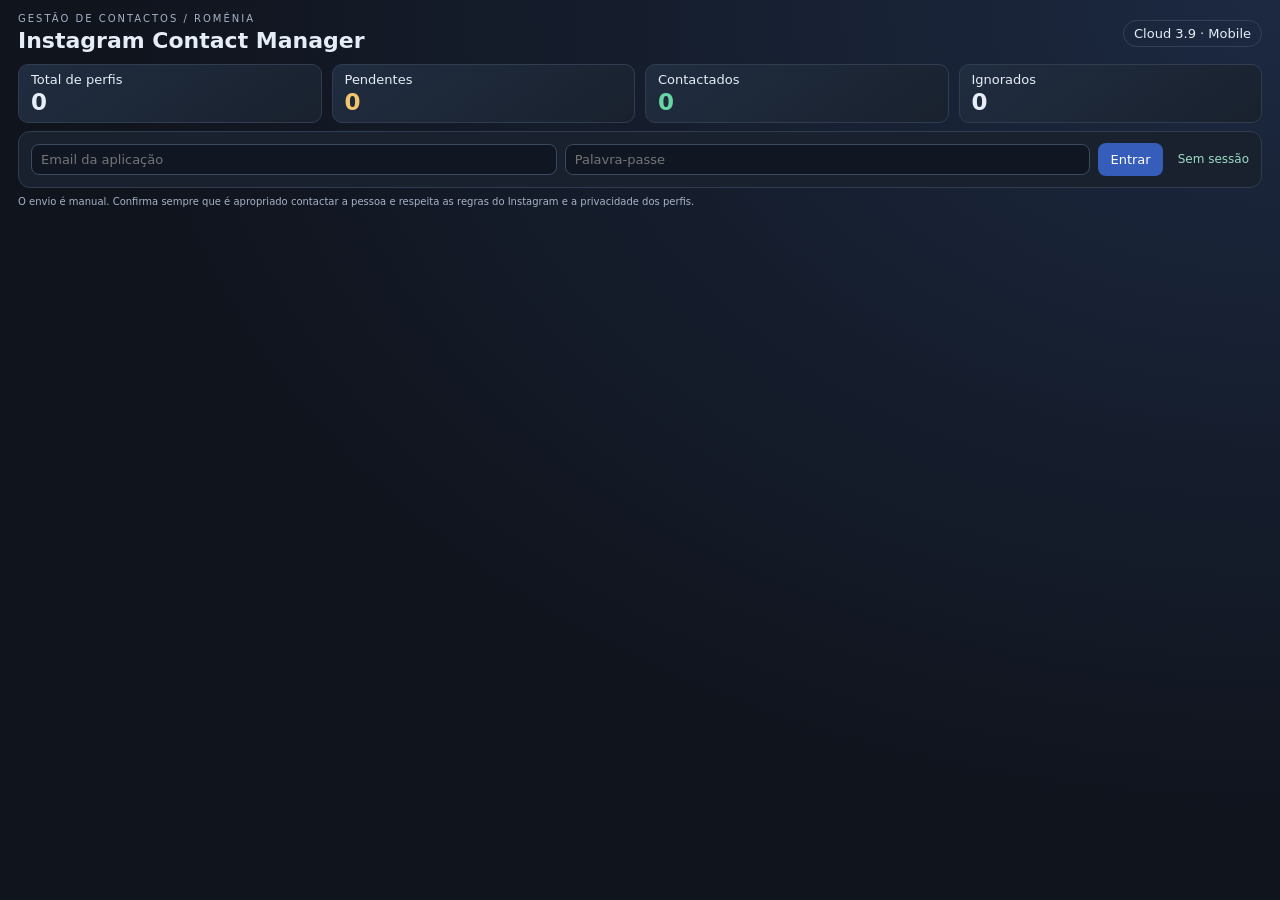
==== commit e23ca9fa: "Add files via upload" ====
--- a/contact_manager_cloud_pwa_beta/index.html
+++ b/contact_manager_cloud_pwa_beta/index.html
@@ -1,5 +1,5 @@
-<!doctype html><html lang="pt"><head><meta charset="utf-8"><meta name="viewport" content="width=device-width,initial-scale=1"><link rel="manifest" href="manifest.webmanifest"><meta name="theme-color" content="#10141d"><link rel="apple-touch-icon" href="icon-192.png"><title>Instagram Contact Assistant</title><link rel="stylesheet" href="style-v38.css"></head><body>
-<header><div><small>GESTÃO DE CONTACTOS / ROMÉNIA</small><h1>Instagram Contact Manager</h1></div><span class="version">Cloud 3.8 · Mobile</span></header><div class="stats"><article>Total de perfis<strong id="totalStat">0</strong></article><article>Pendentes<strong id="pendingStat">0</strong></article><article>Contactados<strong id="contactedStat">0</strong></article><article>Ignorados<strong id="ignoredStat">0</strong></article></div><section id="auth"><form id="login"><input id="email" type="email" placeholder="Email da aplicação" required><input id="password" type="password" placeholder="Palavra-passe" required><button>Entrar</button></form><button id="logout" hidden>Sair</button><p id="cloudstatus" role="status">Sem sessão</p></section><main id="workspace" hidden>
+<!doctype html><html lang="pt"><head><meta charset="utf-8"><meta name="viewport" content="width=device-width,initial-scale=1"><link rel="manifest" href="manifest.webmanifest"><meta name="theme-color" content="#10141d"><link rel="apple-touch-icon" href="icon-192.png"><title>Instagram Contact Assistant</title><link rel="stylesheet" href="style-v39.css"></head><body>
+<header><div><small>GESTÃO DE CONTACTOS / ROMÉNIA</small><h1>Instagram Contact Manager</h1></div><span class="version">Cloud 3.9 · Mobile</span></header><div class="stats"><article>Total de perfis<strong id="totalStat">0</strong></article><article>Pendentes<strong id="pendingStat">0</strong></article><article>Contactados<strong id="contactedStat">0</strong></article><article>Ignorados<strong id="ignoredStat">0</strong></article></div><section id="auth"><form id="login"><input id="email" type="email" placeholder="Email da aplicação" required><input id="password" type="password" placeholder="Palavra-passe" required><button>Entrar</button></form><button id="logout" hidden>Sair</button><p id="cloudstatus" role="status">Sem sessão</p></section><main id="workspace" hidden>
 
 <section class="contacts"><h2>1. Contactos guardados <span id="count">0</span></h2><input id="search" placeholder="Pesquisar username">
 <label class="filter"><input type="checkbox" id="eligibleOnly" checked> Mostrar apenas perfis com mais de 60.000 seguidores</label>
@@ -13,4 +13,4 @@
 Plata colaborării se efectuează înainte de publicare, astfel încât întregul proces să fie cât mai simplu și confortabil pentru tine. Ideea este să începem cu un proiect punctual, iar dacă experiența va fi pozitivă pentru ambele părți, să dezvoltăm un parteneriat stabil, cu campanii lunare.
 
 Dacă te interesează colaborările în această perioadă, lasă-mi un mesaj și îți voi trimite imediat toate detaliile! 🚀</textarea><button id="saveTemplate">Guardar modelo na nuvem</button><small>Usa {nome} para sugerir o primeiro nome a partir do username. Confirma ou corrige o nome antes de copiar. Só permite preparar mensagens para perfis acima de 60.000 seguidores.</small></details><div class="fields"><input id="user" placeholder="Seleciona um contacto" readonly><input id="name" placeholder="Primeiro nome (confirma ou corrige)"></div><div id="preview"></div><div class="actions"><button id="copy">Copiar mensagem</button><button id="open">Abrir perfil</button></div><p id="reminder" role="alert"></p><p id="msgresult"></p><div class="actions"><button id="contacted">✓ Confirmei o envio — Contactado</button><button id="skipped">Ignorar contacto</button><button id="pending">Voltar a pendente</button></div></section>
-</main><footer>O envio é manual. Confirma sempre que é apropriado contactar a pessoa e respeita as regras do Instagram e a privacidade dos perfis.</footer><script src="popup-v38.js"></script></body></html>+</main><footer>O envio é manual. Confirma sempre que é apropriado contactar a pessoa e respeita as regras do Instagram e a privacidade dos perfis.</footer><script src="popup-v39.js"></script></body></html>
--- a/contact_manager_cloud_pwa_beta/style-v39.css
+++ b/contact_manager_cloud_pwa_beta/style-v39.css
@@ -0,0 +1,28 @@
+*{box-sizing:border-box}body{margin:0;background:#10141d;color:#e6edf7;font:15px system-ui,sans-serif;padding:32px;max-width:1600px;margin-inline:auto}header{display:flex;justify-content:space-between;align-items:center;margin-bottom:26px}h1{font-size:30px;margin:6px 0}h2{font-size:19px;margin:0 0 16px}small,.hint,footer{color:#a6b3c8}header small{letter-spacing:2px}.version{border:1px solid #344258;padding:8px 14px;border-radius:20px}.stats{display:grid;grid-template-columns:repeat(4,1fr);gap:16px;margin-bottom:20px}.stats article,section{background:#19212e;border:1px solid #303c50;border-radius:14px;padding:20px}.stats strong{display:block;font-size:34px;margin-top:8px}.stats article:nth-child(2) strong{color:#f2c66d}.stats article:nth-child(3) strong{color:#69d5a3}main{display:grid;grid-template-columns:minmax(0,1.15fr) minmax(0,1fr);gap:18px;align-items:start}.collection{grid-column:1/-1}.contacts,.message{min-width:0}input:not([type=checkbox]),select,textarea{width:100%;background:#101722;border:1px solid #3b4a60;color:#edf3ff;border-radius:8px;padding:11px;margin:8px 0;font:inherit}textarea{resize:vertical;min-height:160px}button{background:#365dba;color:white;border:0;border-radius:8px;padding:11px 15px;margin:5px 5px 5px 0;font:inherit;cursor:pointer}button:hover{background:#4672d2}button:disabled{cursor:not-allowed}#contacted{background:#23734f}#skipped,#pending,#csv,#source{background:#354358}#list{max-height:55vh;overflow:auto;margin:12px 0}.item{display:flex;align-items:center;justify-content:space-between;gap:12px;border-bottom:1px solid #344258;padding:10px 0;overflow-wrap:anywhere}.item span{min-width:0}.item button{flex-shrink:0}#preview{white-space:pre-wrap;background:#101722;border:1px solid #344258;border-radius:10px;padding:16px;line-height:1.55;margin:12px 0}#lowStock{color:#f2c66d;font-weight:600}footer{padding:24px 0;font-size:13px}p{line-height:1.5}@media(max-width:900px){main{grid-template-columns:1fr}.stats{grid-template-columns:repeat(2,1fr)}body{padding:16px}}
+body{padding:16px 24px;max-width:1800px;font-size:13px;height:100dvh;display:flex;flex-direction:column;gap:10px;background:radial-gradient(ellipse at top right,#1c2941,#10141d 65%)}
+header{margin:0;flex-shrink:0}h1{font-size:24px;margin:3px 0}header small{font-size:10px}h2{font-size:16px;margin:0 0 8px}.version{padding:5px 10px}
+.stats{gap:10px;margin:0;flex-shrink:0}.stats article{padding:10px 16px;border-radius:10px}.stats strong{font-size:26px;margin-top:2px}
+main{flex:1;min-height:0;grid-template-rows:auto minmax(0,1fr);gap:10px;align-items:stretch}
+section{padding:12px 15px;border-radius:12px}.collection{display:flex;align-items:center;gap:8px;flex-wrap:wrap}.collection h2{margin:0 auto 0 0}.collection p{margin:0;font-size:12px}.collection p:empty{display:none}
+.contacts,.message{display:flex;flex-direction:column;min-height:0;overflow:auto}
+input:not([type=checkbox]),select,textarea{padding:7px 9px;margin:4px 0;font-size:13px}button{padding:8px 12px;margin:3px 3px 3px 0;font-size:13px}
+p{margin:4px 0;line-height:1.35}.filter{font-size:12px}.filters,.fields{display:flex;gap:8px;align-items:center}.filters>* ,.fields>*{flex:1;min-width:0}.filters label{display:flex;align-items:center;gap:6px}
+#list{flex:1;min-height:65px;max-height:none;overflow:auto;margin:5px 0}.item{padding:5px 0}.item button{padding:5px 12px}.item small{font-size:11px}#csv{align-self:flex-start}
+.template{border:1px solid #344258;border-radius:8px;padding:8px;margin-bottom:5px}.template summary{cursor:pointer;color:#b8c9e6}.template textarea{min-height:90px;height:130px}.template small{display:block;font-size:11px}
+#preview{flex:1;min-height:65px;overflow:auto;margin:5px 0;padding:10px;font-size:13px;line-height:1.45}.actions{display:flex;flex-wrap:wrap;gap:4px}.actions button{flex:1}#contacted{flex:2}footer{padding:0;font-size:10px;flex-shrink:0}#lowStock:empty,#msgresult:empty{display:none}
+@media(max-width:850px){body{height:auto;min-height:100vh;padding:12px}main{display:flex;flex-direction:column}.contacts,.message{overflow:visible}#list{max-height:40vh}#preview{max-height:40vh}.stats{grid-template-columns:repeat(2,1fr)}}
+
+#reminder:not(:empty){background:#49371d;color:#ffda91;border:1px solid #80602d;border-radius:8px;padding:8px;font-weight:600}#reminder:empty{display:none}
+
+@media(max-width:850px){body{width:100%;box-sizing:border-box}.fields,.filters{flex-wrap:wrap}.fields>*{flex-basis:100%}.actions button{min-height:44px}#list{max-height:32vh}#preview{max-height:none}input:not([type=checkbox]),select,textarea{font-size:16px}header h1{font-size:20px}.collection{display:block}}
+
+[hidden]{display:none!important}#auth{flex-shrink:0}#login,#add{display:flex;flex-wrap:wrap;gap:8px}#login input,#add input{flex:1;min-width:130px}#cloudstatus{font-size:12px}a{color:#9abaff}body{height:auto;min-height:100vh}main{min-height:65vh}
+
+/* Cloud 3.2 */
+body{gap:8px}#auth{display:flex;align-items:center;gap:12px;padding:8px 12px}#cloudstatus{margin:0;color:#9edbc5}#logout{margin:0}#login{flex:1} .collection a{display:inline-block;background:#263e65;color:#e3edff;padding:9px 12px;border-radius:8px;text-decoration:none} .stats article{background:linear-gradient(145deg,#202d40,#19212e)}.stats article strong{font-variant-numeric:tabular-nums}.actions button{margin:0} .actions{margin-top:5px}#preview{overflow-wrap:anywhere}button:focus-visible,a:focus-visible{outline:2px solid #a4c5ff;outline-offset:2px}
+@media(min-width:1000px) and (min-height:620px){body{height:100dvh;min-height:0;overflow:hidden;padding:10px 18px}header{margin:0}h1{font-size:22px}.stats article{padding:7px 12px}.stats strong{font-size:23px}main{min-height:0;flex:1;grid-template-rows:auto minmax(0,1fr)}.collection{padding:7px 10px}.collection h2{margin:0}.collection p{font-size:11px}.collection label{max-width:250px}#add{flex:1;min-width:300px;flex-wrap:nowrap}#add input{min-width:80px}#add button{white-space:nowrap}.contacts,.message{overflow:auto;min-height:0}#list{max-height:none;min-height:40px}#preview{min-height:40px}footer{font-size:10px}.actions{flex-shrink:0}.template[open]{flex-shrink:0}}
+@media(max-width:999px){body{height:auto;min-height:100dvh;padding:12px;gap:10px}main{display:flex;flex-direction:column;min-height:0}header h1{font-size:20px}.version{font-size:11px;white-space:nowrap}.stats{gap:7px}.stats article{padding:9px 12px}.stats strong{font-size:24px}#login,#add{display:grid;grid-template-columns:1fr;gap:4px}#auth:has(#login:not([hidden])){display:block}#login input,#add input{min-width:0;margin:3px 0}#login button,#add button{min-height:44px;margin:0}.collection{display:block}.collection a{margin:5px 0 8px}.collection label{display:block;margin-top:8px}.contacts,.message{overflow:visible}#list{max-height:34vh}#preview{min-height:100px;max-height:45vh}.actions button{min-height:44px}.fields,.filters{flex-wrap:wrap}.fields>*{flex-basis:100%}footer{padding:6px 0}}
+
+#mobileRows{display:block;width:100%;box-sizing:border-box;margin:10px 0;} .collection details{width:100%;margin:10px 0;}
+
+main{grid-template-rows:minmax(0,1fr)!important}.contacts,.message{grid-row:1!important} @media(max-width:999px){#preview{max-height:none;overflow:visible}#list{max-height:38vh}}
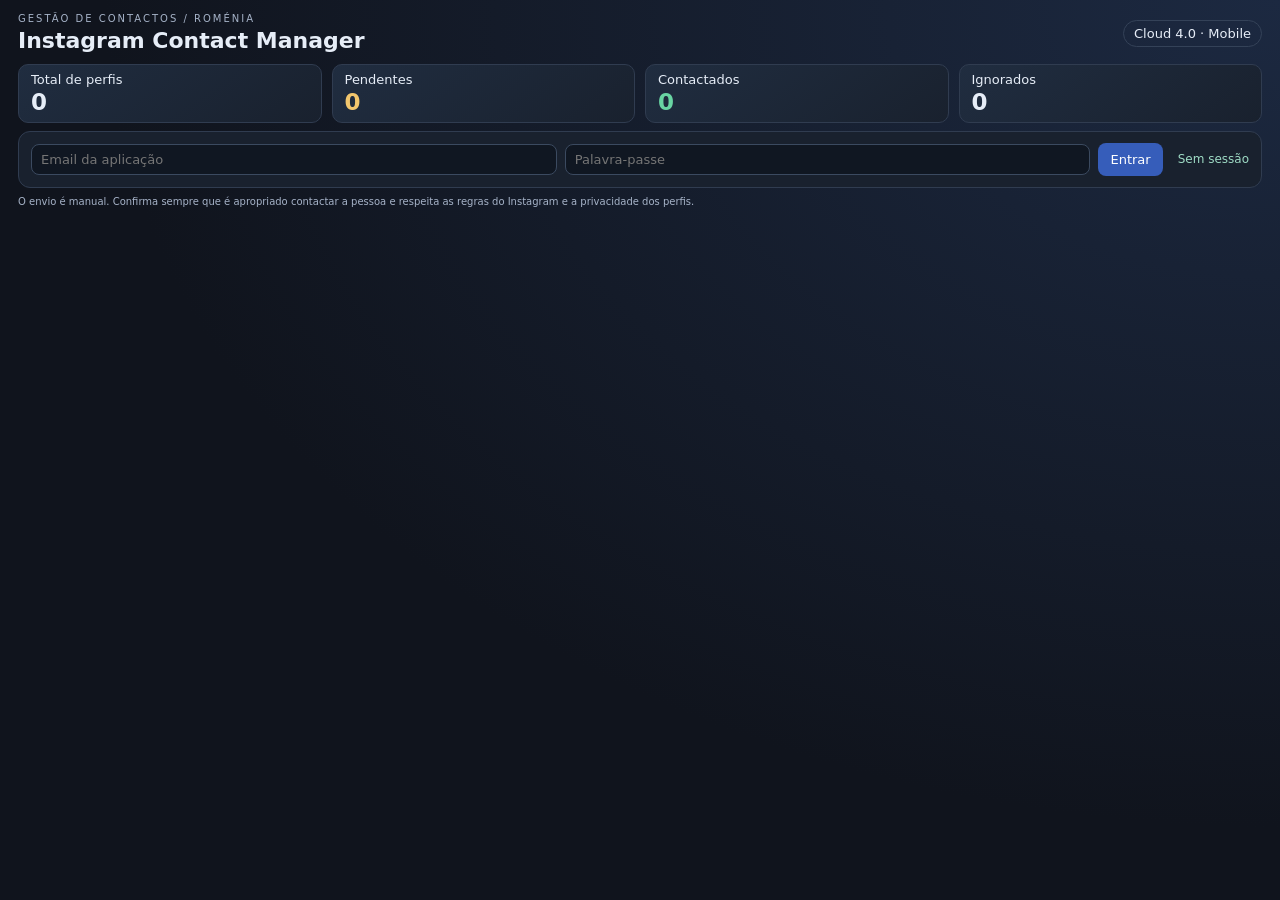
==== commit cfef1209: "Add files via upload" ====
--- a/contact_manager_cloud_pwa_beta/index.html
+++ b/contact_manager_cloud_pwa_beta/index.html
@@ -1,5 +1,5 @@
-<!doctype html><html lang="pt"><head><meta charset="utf-8"><meta name="viewport" content="width=device-width,initial-scale=1"><link rel="manifest" href="manifest.webmanifest"><meta name="theme-color" content="#10141d"><link rel="apple-touch-icon" href="icon-192.png"><title>Instagram Contact Assistant</title><link rel="stylesheet" href="style-v39.css"></head><body>
-<header><div><small>GESTÃO DE CONTACTOS / ROMÉNIA</small><h1>Instagram Contact Manager</h1></div><span class="version">Cloud 3.9 · Mobile</span></header><div class="stats"><article>Total de perfis<strong id="totalStat">0</strong></article><article>Pendentes<strong id="pendingStat">0</strong></article><article>Contactados<strong id="contactedStat">0</strong></article><article>Ignorados<strong id="ignoredStat">0</strong></article></div><section id="auth"><form id="login"><input id="email" type="email" placeholder="Email da aplicação" required><input id="password" type="password" placeholder="Palavra-passe" required><button>Entrar</button></form><button id="logout" hidden>Sair</button><p id="cloudstatus" role="status">Sem sessão</p></section><main id="workspace" hidden>
+<!doctype html><html lang="pt"><head><meta charset="utf-8"><meta name="viewport" content="width=device-width,initial-scale=1"><link rel="manifest" href="manifest.webmanifest"><meta name="theme-color" content="#10141d"><link rel="apple-touch-icon" href="icon-192.png"><title>Instagram Contact Assistant</title><link rel="stylesheet" href="style-v40.css"></head><body>
+<header><div><small>GESTÃO DE CONTACTOS / ROMÉNIA</small><h1>Instagram Contact Manager</h1></div><span class="version">Cloud 4.0 · Mobile</span></header><div class="stats"><article>Total de perfis<strong id="totalStat">0</strong></article><article>Pendentes<strong id="pendingStat">0</strong></article><article>Contactados<strong id="contactedStat">0</strong></article><article>Ignorados<strong id="ignoredStat">0</strong></article></div><section id="auth"><form id="login"><input id="email" type="email" placeholder="Email da aplicação" required><input id="password" type="password" placeholder="Palavra-passe" required><button>Entrar</button></form><button id="logout" hidden>Sair</button><p id="cloudstatus" role="status">Sem sessão</p></section><main id="workspace" hidden>
 
 <section class="contacts"><h2>1. Contactos guardados <span id="count">0</span></h2><input id="search" placeholder="Pesquisar username">
 <label class="filter"><input type="checkbox" id="eligibleOnly" checked> Mostrar apenas perfis com mais de 60.000 seguidores</label>
@@ -13,4 +13,4 @@
 Plata colaborării se efectuează înainte de publicare, astfel încât întregul proces să fie cât mai simplu și confortabil pentru tine. Ideea este să începem cu un proiect punctual, iar dacă experiența va fi pozitivă pentru ambele părți, să dezvoltăm un parteneriat stabil, cu campanii lunare.
 
 Dacă te interesează colaborările în această perioadă, lasă-mi un mesaj și îți voi trimite imediat toate detaliile! 🚀</textarea><button id="saveTemplate">Guardar modelo na nuvem</button><small>Usa {nome} para sugerir o primeiro nome a partir do username. Confirma ou corrige o nome antes de copiar. Só permite preparar mensagens para perfis acima de 60.000 seguidores.</small></details><div class="fields"><input id="user" placeholder="Seleciona um contacto" readonly><input id="name" placeholder="Primeiro nome (confirma ou corrige)"></div><div id="preview"></div><div class="actions"><button id="copy">Copiar mensagem</button><button id="open">Abrir perfil</button></div><p id="reminder" role="alert"></p><p id="msgresult"></p><div class="actions"><button id="contacted">✓ Confirmei o envio — Contactado</button><button id="skipped">Ignorar contacto</button><button id="pending">Voltar a pendente</button></div></section>
-</main><footer>O envio é manual. Confirma sempre que é apropriado contactar a pessoa e respeita as regras do Instagram e a privacidade dos perfis.</footer><script src="popup-v39.js"></script></body></html>+</main><footer>O envio é manual. Confirma sempre que é apropriado contactar a pessoa e respeita as regras do Instagram e a privacidade dos perfis.</footer><script src="popup-v40.js"></script></body></html>
--- a/contact_manager_cloud_pwa_beta/style-v40.css
+++ b/contact_manager_cloud_pwa_beta/style-v40.css
@@ -0,0 +1,28 @@
+*{box-sizing:border-box}body{margin:0;background:#10141d;color:#e6edf7;font:15px system-ui,sans-serif;padding:32px;max-width:1600px;margin-inline:auto}header{display:flex;justify-content:space-between;align-items:center;margin-bottom:26px}h1{font-size:30px;margin:6px 0}h2{font-size:19px;margin:0 0 16px}small,.hint,footer{color:#a6b3c8}header small{letter-spacing:2px}.version{border:1px solid #344258;padding:8px 14px;border-radius:20px}.stats{display:grid;grid-template-columns:repeat(4,1fr);gap:16px;margin-bottom:20px}.stats article,section{background:#19212e;border:1px solid #303c50;border-radius:14px;padding:20px}.stats strong{display:block;font-size:34px;margin-top:8px}.stats article:nth-child(2) strong{color:#f2c66d}.stats article:nth-child(3) strong{color:#69d5a3}main{display:grid;grid-template-columns:minmax(0,1.15fr) minmax(0,1fr);gap:18px;align-items:start}.collection{grid-column:1/-1}.contacts,.message{min-width:0}input:not([type=checkbox]),select,textarea{width:100%;background:#101722;border:1px solid #3b4a60;color:#edf3ff;border-radius:8px;padding:11px;margin:8px 0;font:inherit}textarea{resize:vertical;min-height:160px}button{background:#365dba;color:white;border:0;border-radius:8px;padding:11px 15px;margin:5px 5px 5px 0;font:inherit;cursor:pointer}button:hover{background:#4672d2}button:disabled{cursor:not-allowed}#contacted{background:#23734f}#skipped,#pending,#csv,#source{background:#354358}#list{max-height:55vh;overflow:auto;margin:12px 0}.item{display:flex;align-items:center;justify-content:space-between;gap:12px;border-bottom:1px solid #344258;padding:10px 0;overflow-wrap:anywhere}.item span{min-width:0}.item button{flex-shrink:0}#preview{white-space:pre-wrap;background:#101722;border:1px solid #344258;border-radius:10px;padding:16px;line-height:1.55;margin:12px 0}#lowStock{color:#f2c66d;font-weight:600}footer{padding:24px 0;font-size:13px}p{line-height:1.5}@media(max-width:900px){main{grid-template-columns:1fr}.stats{grid-template-columns:repeat(2,1fr)}body{padding:16px}}
+body{padding:16px 24px;max-width:1800px;font-size:13px;height:100dvh;display:flex;flex-direction:column;gap:10px;background:radial-gradient(ellipse at top right,#1c2941,#10141d 65%)}
+header{margin:0;flex-shrink:0}h1{font-size:24px;margin:3px 0}header small{font-size:10px}h2{font-size:16px;margin:0 0 8px}.version{padding:5px 10px}
+.stats{gap:10px;margin:0;flex-shrink:0}.stats article{padding:10px 16px;border-radius:10px}.stats strong{font-size:26px;margin-top:2px}
+main{flex:1;min-height:0;grid-template-rows:auto minmax(0,1fr);gap:10px;align-items:stretch}
+section{padding:12px 15px;border-radius:12px}.collection{display:flex;align-items:center;gap:8px;flex-wrap:wrap}.collection h2{margin:0 auto 0 0}.collection p{margin:0;font-size:12px}.collection p:empty{display:none}
+.contacts,.message{display:flex;flex-direction:column;min-height:0;overflow:auto}
+input:not([type=checkbox]),select,textarea{padding:7px 9px;margin:4px 0;font-size:13px}button{padding:8px 12px;margin:3px 3px 3px 0;font-size:13px}
+p{margin:4px 0;line-height:1.35}.filter{font-size:12px}.filters,.fields{display:flex;gap:8px;align-items:center}.filters>* ,.fields>*{flex:1;min-width:0}.filters label{display:flex;align-items:center;gap:6px}
+#list{flex:1;min-height:65px;max-height:none;overflow:auto;margin:5px 0}.item{padding:5px 0}.item button{padding:5px 12px}.item small{font-size:11px}#csv{align-self:flex-start}
+.template{border:1px solid #344258;border-radius:8px;padding:8px;margin-bottom:5px}.template summary{cursor:pointer;color:#b8c9e6}.template textarea{min-height:90px;height:130px}.template small{display:block;font-size:11px}
+#preview{flex:1;min-height:65px;overflow:auto;margin:5px 0;padding:10px;font-size:13px;line-height:1.45}.actions{display:flex;flex-wrap:wrap;gap:4px}.actions button{flex:1}#contacted{flex:2}footer{padding:0;font-size:10px;flex-shrink:0}#lowStock:empty,#msgresult:empty{display:none}
+@media(max-width:850px){body{height:auto;min-height:100vh;padding:12px}main{display:flex;flex-direction:column}.contacts,.message{overflow:visible}#list{max-height:40vh}#preview{max-height:40vh}.stats{grid-template-columns:repeat(2,1fr)}}
+
+#reminder:not(:empty){background:#49371d;color:#ffda91;border:1px solid #80602d;border-radius:8px;padding:8px;font-weight:600}#reminder:empty{display:none}
+
+@media(max-width:850px){body{width:100%;box-sizing:border-box}.fields,.filters{flex-wrap:wrap}.fields>*{flex-basis:100%}.actions button{min-height:44px}#list{max-height:32vh}#preview{max-height:none}input:not([type=checkbox]),select,textarea{font-size:16px}header h1{font-size:20px}.collection{display:block}}
+
+[hidden]{display:none!important}#auth{flex-shrink:0}#login,#add{display:flex;flex-wrap:wrap;gap:8px}#login input,#add input{flex:1;min-width:130px}#cloudstatus{font-size:12px}a{color:#9abaff}body{height:auto;min-height:100vh}main{min-height:65vh}
+
+/* Cloud 3.2 */
+body{gap:8px}#auth{display:flex;align-items:center;gap:12px;padding:8px 12px}#cloudstatus{margin:0;color:#9edbc5}#logout{margin:0}#login{flex:1} .collection a{display:inline-block;background:#263e65;color:#e3edff;padding:9px 12px;border-radius:8px;text-decoration:none} .stats article{background:linear-gradient(145deg,#202d40,#19212e)}.stats article strong{font-variant-numeric:tabular-nums}.actions button{margin:0} .actions{margin-top:5px}#preview{overflow-wrap:anywhere}button:focus-visible,a:focus-visible{outline:2px solid #a4c5ff;outline-offset:2px}
+@media(min-width:1000px) and (min-height:620px){body{height:100dvh;min-height:0;overflow:hidden;padding:10px 18px}header{margin:0}h1{font-size:22px}.stats article{padding:7px 12px}.stats strong{font-size:23px}main{min-height:0;flex:1;grid-template-rows:auto minmax(0,1fr)}.collection{padding:7px 10px}.collection h2{margin:0}.collection p{font-size:11px}.collection label{max-width:250px}#add{flex:1;min-width:300px;flex-wrap:nowrap}#add input{min-width:80px}#add button{white-space:nowrap}.contacts,.message{overflow:auto;min-height:0}#list{max-height:none;min-height:40px}#preview{min-height:40px}footer{font-size:10px}.actions{flex-shrink:0}.template[open]{flex-shrink:0}}
+@media(max-width:999px){body{height:auto;min-height:100dvh;padding:12px;gap:10px}main{display:flex;flex-direction:column;min-height:0}header h1{font-size:20px}.version{font-size:11px;white-space:nowrap}.stats{gap:7px}.stats article{padding:9px 12px}.stats strong{font-size:24px}#login,#add{display:grid;grid-template-columns:1fr;gap:4px}#auth:has(#login:not([hidden])){display:block}#login input,#add input{min-width:0;margin:3px 0}#login button,#add button{min-height:44px;margin:0}.collection{display:block}.collection a{margin:5px 0 8px}.collection label{display:block;margin-top:8px}.contacts,.message{overflow:visible}#list{max-height:34vh}#preview{min-height:100px;max-height:45vh}.actions button{min-height:44px}.fields,.filters{flex-wrap:wrap}.fields>*{flex-basis:100%}footer{padding:6px 0}}
+
+#mobileRows{display:block;width:100%;box-sizing:border-box;margin:10px 0;} .collection details{width:100%;margin:10px 0;}
+
+main{grid-template-rows:minmax(0,1fr)!important}.contacts,.message{grid-row:1!important} @media(max-width:999px){#preview{max-height:none;overflow:visible}#list{max-height:38vh}}
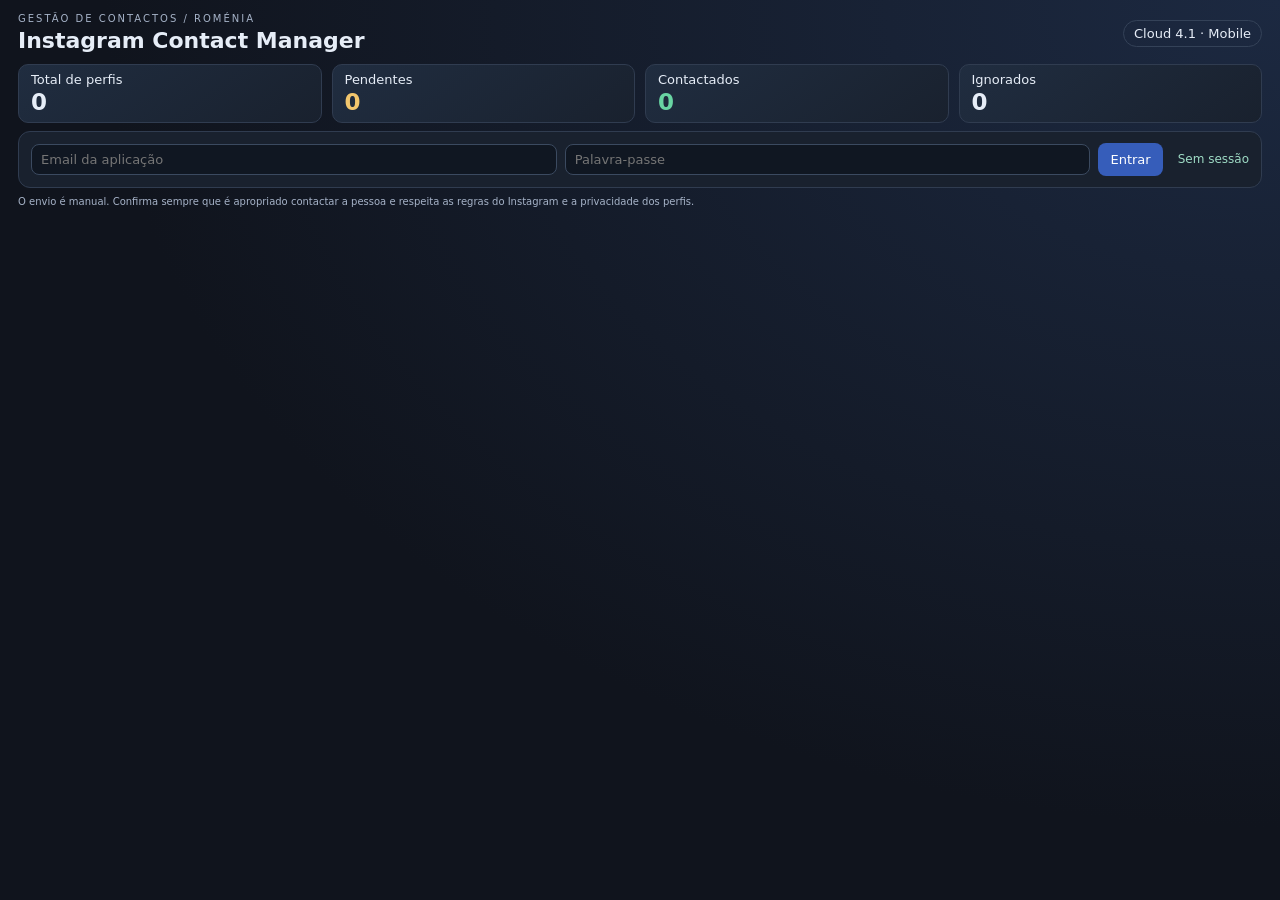
==== commit 27b6594e: "Add files via upload" ====
--- a/contact_manager_cloud_pwa_beta/index.html
+++ b/contact_manager_cloud_pwa_beta/index.html
@@ -1,5 +1,5 @@
-<!doctype html><html lang="pt"><head><meta charset="utf-8"><meta name="viewport" content="width=device-width,initial-scale=1"><link rel="manifest" href="manifest.webmanifest"><meta name="theme-color" content="#10141d"><link rel="apple-touch-icon" href="icon-192.png"><title>Instagram Contact Assistant</title><link rel="stylesheet" href="style-v40.css"></head><body>
-<header><div><small>GESTÃO DE CONTACTOS / ROMÉNIA</small><h1>Instagram Contact Manager</h1></div><span class="version">Cloud 4.0 · Mobile</span></header><div class="stats"><article>Total de perfis<strong id="totalStat">0</strong></article><article>Pendentes<strong id="pendingStat">0</strong></article><article>Contactados<strong id="contactedStat">0</strong></article><article>Ignorados<strong id="ignoredStat">0</strong></article></div><section id="auth"><form id="login"><input id="email" type="email" placeholder="Email da aplicação" required><input id="password" type="password" placeholder="Palavra-passe" required><button>Entrar</button></form><button id="logout" hidden>Sair</button><p id="cloudstatus" role="status">Sem sessão</p></section><main id="workspace" hidden>
+<!doctype html><html lang="pt"><head><meta charset="utf-8"><meta name="viewport" content="width=device-width,initial-scale=1"><link rel="manifest" href="manifest.webmanifest"><meta name="theme-color" content="#10141d"><link rel="apple-touch-icon" href="icon-192.png"><title>Instagram Contact Assistant</title><link rel="stylesheet" href="style-v41.css"></head><body>
+<header><div><small>GESTÃO DE CONTACTOS / ROMÉNIA</small><h1>Instagram Contact Manager</h1></div><span class="version">Cloud 4.1 · Mobile</span></header><div class="stats"><article>Total de perfis<strong id="totalStat">0</strong></article><article>Pendentes<strong id="pendingStat">0</strong></article><article>Contactados<strong id="contactedStat">0</strong></article><article>Ignorados<strong id="ignoredStat">0</strong></article></div><section id="auth"><form id="login"><input id="email" type="email" placeholder="Email da aplicação" required><input id="password" type="password" placeholder="Palavra-passe" required><button>Entrar</button></form><button id="logout" hidden>Sair</button><p id="cloudstatus" role="status">Sem sessão</p></section><main id="workspace" hidden>
 
 <section class="contacts"><h2>1. Contactos guardados <span id="count">0</span></h2><input id="search" placeholder="Pesquisar username">
 <label class="filter"><input type="checkbox" id="eligibleOnly" checked> Mostrar apenas perfis com mais de 60.000 seguidores</label>
@@ -13,4 +13,4 @@
 Plata colaborării se efectuează înainte de publicare, astfel încât întregul proces să fie cât mai simplu și confortabil pentru tine. Ideea este să începem cu un proiect punctual, iar dacă experiența va fi pozitivă pentru ambele părți, să dezvoltăm un parteneriat stabil, cu campanii lunare.
 
 Dacă te interesează colaborările în această perioadă, lasă-mi un mesaj și îți voi trimite imediat toate detaliile! 🚀</textarea><button id="saveTemplate">Guardar modelo na nuvem</button><small>Usa {nome} para sugerir o primeiro nome a partir do username. Confirma ou corrige o nome antes de copiar. Só permite preparar mensagens para perfis acima de 60.000 seguidores.</small></details><div class="fields"><input id="user" placeholder="Seleciona um contacto" readonly><input id="name" placeholder="Primeiro nome (confirma ou corrige)"></div><div id="preview"></div><div class="actions"><button id="copy">Copiar mensagem</button><button id="open">Abrir perfil</button></div><p id="reminder" role="alert"></p><p id="msgresult"></p><div class="actions"><button id="contacted">✓ Confirmei o envio — Contactado</button><button id="skipped">Ignorar contacto</button><button id="pending">Voltar a pendente</button></div></section>
-</main><footer>O envio é manual. Confirma sempre que é apropriado contactar a pessoa e respeita as regras do Instagram e a privacidade dos perfis.</footer><script src="popup-v40.js"></script></body></html>+</main><footer>O envio é manual. Confirma sempre que é apropriado contactar a pessoa e respeita as regras do Instagram e a privacidade dos perfis.</footer><script src="popup-v41.js"></script></body></html>
--- a/contact_manager_cloud_pwa_beta/style-v41.css
+++ b/contact_manager_cloud_pwa_beta/style-v41.css
@@ -0,0 +1,28 @@
+*{box-sizing:border-box}body{margin:0;background:#10141d;color:#e6edf7;font:15px system-ui,sans-serif;padding:32px;max-width:1600px;margin-inline:auto}header{display:flex;justify-content:space-between;align-items:center;margin-bottom:26px}h1{font-size:30px;margin:6px 0}h2{font-size:19px;margin:0 0 16px}small,.hint,footer{color:#a6b3c8}header small{letter-spacing:2px}.version{border:1px solid #344258;padding:8px 14px;border-radius:20px}.stats{display:grid;grid-template-columns:repeat(4,1fr);gap:16px;margin-bottom:20px}.stats article,section{background:#19212e;border:1px solid #303c50;border-radius:14px;padding:20px}.stats strong{display:block;font-size:34px;margin-top:8px}.stats article:nth-child(2) strong{color:#f2c66d}.stats article:nth-child(3) strong{color:#69d5a3}main{display:grid;grid-template-columns:minmax(0,1.15fr) minmax(0,1fr);gap:18px;align-items:start}.collection{grid-column:1/-1}.contacts,.message{min-width:0}input:not([type=checkbox]),select,textarea{width:100%;background:#101722;border:1px solid #3b4a60;color:#edf3ff;border-radius:8px;padding:11px;margin:8px 0;font:inherit}textarea{resize:vertical;min-height:160px}button{background:#365dba;color:white;border:0;border-radius:8px;padding:11px 15px;margin:5px 5px 5px 0;font:inherit;cursor:pointer}button:hover{background:#4672d2}button:disabled{cursor:not-allowed}#contacted{background:#23734f}#skipped,#pending,#csv,#source{background:#354358}#list{max-height:55vh;overflow:auto;margin:12px 0}.item{display:flex;align-items:center;justify-content:space-between;gap:12px;border-bottom:1px solid #344258;padding:10px 0;overflow-wrap:anywhere}.item span{min-width:0}.item button{flex-shrink:0}#preview{white-space:pre-wrap;background:#101722;border:1px solid #344258;border-radius:10px;padding:16px;line-height:1.55;margin:12px 0}#lowStock{color:#f2c66d;font-weight:600}footer{padding:24px 0;font-size:13px}p{line-height:1.5}@media(max-width:900px){main{grid-template-columns:1fr}.stats{grid-template-columns:repeat(2,1fr)}body{padding:16px}}
+body{padding:16px 24px;max-width:1800px;font-size:13px;height:100dvh;display:flex;flex-direction:column;gap:10px;background:radial-gradient(ellipse at top right,#1c2941,#10141d 65%)}
+header{margin:0;flex-shrink:0}h1{font-size:24px;margin:3px 0}header small{font-size:10px}h2{font-size:16px;margin:0 0 8px}.version{padding:5px 10px}
+.stats{gap:10px;margin:0;flex-shrink:0}.stats article{padding:10px 16px;border-radius:10px}.stats strong{font-size:26px;margin-top:2px}
+main{flex:1;min-height:0;grid-template-rows:auto minmax(0,1fr);gap:10px;align-items:stretch}
+section{padding:12px 15px;border-radius:12px}.collection{display:flex;align-items:center;gap:8px;flex-wrap:wrap}.collection h2{margin:0 auto 0 0}.collection p{margin:0;font-size:12px}.collection p:empty{display:none}
+.contacts,.message{display:flex;flex-direction:column;min-height:0;overflow:auto}
+input:not([type=checkbox]),select,textarea{padding:7px 9px;margin:4px 0;font-size:13px}button{padding:8px 12px;margin:3px 3px 3px 0;font-size:13px}
+p{margin:4px 0;line-height:1.35}.filter{font-size:12px}.filters,.fields{display:flex;gap:8px;align-items:center}.filters>* ,.fields>*{flex:1;min-width:0}.filters label{display:flex;align-items:center;gap:6px}
+#list{flex:1;min-height:65px;max-height:none;overflow:auto;margin:5px 0}.item{padding:5px 0}.item button{padding:5px 12px}.item small{font-size:11px}#csv{align-self:flex-start}
+.template{border:1px solid #344258;border-radius:8px;padding:8px;margin-bottom:5px}.template summary{cursor:pointer;color:#b8c9e6}.template textarea{min-height:90px;height:130px}.template small{display:block;font-size:11px}
+#preview{flex:1;min-height:65px;overflow:auto;margin:5px 0;padding:10px;font-size:13px;line-height:1.45}.actions{display:flex;flex-wrap:wrap;gap:4px}.actions button{flex:1}#contacted{flex:2}footer{padding:0;font-size:10px;flex-shrink:0}#lowStock:empty,#msgresult:empty{display:none}
+@media(max-width:850px){body{height:auto;min-height:100vh;padding:12px}main{display:flex;flex-direction:column}.contacts,.message{overflow:visible}#list{max-height:40vh}#preview{max-height:40vh}.stats{grid-template-columns:repeat(2,1fr)}}
+
+#reminder:not(:empty){background:#49371d;color:#ffda91;border:1px solid #80602d;border-radius:8px;padding:8px;font-weight:600}#reminder:empty{display:none}
+
+@media(max-width:850px){body{width:100%;box-sizing:border-box}.fields,.filters{flex-wrap:wrap}.fields>*{flex-basis:100%}.actions button{min-height:44px}#list{max-height:32vh}#preview{max-height:none}input:not([type=checkbox]),select,textarea{font-size:16px}header h1{font-size:20px}.collection{display:block}}
+
+[hidden]{display:none!important}#auth{flex-shrink:0}#login,#add{display:flex;flex-wrap:wrap;gap:8px}#login input,#add input{flex:1;min-width:130px}#cloudstatus{font-size:12px}a{color:#9abaff}body{height:auto;min-height:100vh}main{min-height:65vh}
+
+/* Cloud 3.2 */
+body{gap:8px}#auth{display:flex;align-items:center;gap:12px;padding:8px 12px}#cloudstatus{margin:0;color:#9edbc5}#logout{margin:0}#login{flex:1} .collection a{display:inline-block;background:#263e65;color:#e3edff;padding:9px 12px;border-radius:8px;text-decoration:none} .stats article{background:linear-gradient(145deg,#202d40,#19212e)}.stats article strong{font-variant-numeric:tabular-nums}.actions button{margin:0} .actions{margin-top:5px}#preview{overflow-wrap:anywhere}button:focus-visible,a:focus-visible{outline:2px solid #a4c5ff;outline-offset:2px}
+@media(min-width:1000px) and (min-height:620px){body{height:100dvh;min-height:0;overflow:hidden;padding:10px 18px}header{margin:0}h1{font-size:22px}.stats article{padding:7px 12px}.stats strong{font-size:23px}main{min-height:0;flex:1;grid-template-rows:auto minmax(0,1fr)}.collection{padding:7px 10px}.collection h2{margin:0}.collection p{font-size:11px}.collection label{max-width:250px}#add{flex:1;min-width:300px;flex-wrap:nowrap}#add input{min-width:80px}#add button{white-space:nowrap}.contacts,.message{overflow:auto;min-height:0}#list{max-height:none;min-height:40px}#preview{min-height:40px}footer{font-size:10px}.actions{flex-shrink:0}.template[open]{flex-shrink:0}}
+@media(max-width:999px){body{height:auto;min-height:100dvh;padding:12px;gap:10px}main{display:flex;flex-direction:column;min-height:0}header h1{font-size:20px}.version{font-size:11px;white-space:nowrap}.stats{gap:7px}.stats article{padding:9px 12px}.stats strong{font-size:24px}#login,#add{display:grid;grid-template-columns:1fr;gap:4px}#auth:has(#login:not([hidden])){display:block}#login input,#add input{min-width:0;margin:3px 0}#login button,#add button{min-height:44px;margin:0}.collection{display:block}.collection a{margin:5px 0 8px}.collection label{display:block;margin-top:8px}.contacts,.message{overflow:visible}#list{max-height:34vh}#preview{min-height:100px;max-height:45vh}.actions button{min-height:44px}.fields,.filters{flex-wrap:wrap}.fields>*{flex-basis:100%}footer{padding:6px 0}}
+
+#mobileRows{display:block;width:100%;box-sizing:border-box;margin:10px 0;} .collection details{width:100%;margin:10px 0;}
+
+main{grid-template-rows:minmax(0,1fr)!important}.contacts,.message{grid-row:1!important} @media(max-width:999px){#preview{max-height:none;overflow:visible}#list{max-height:38vh}}
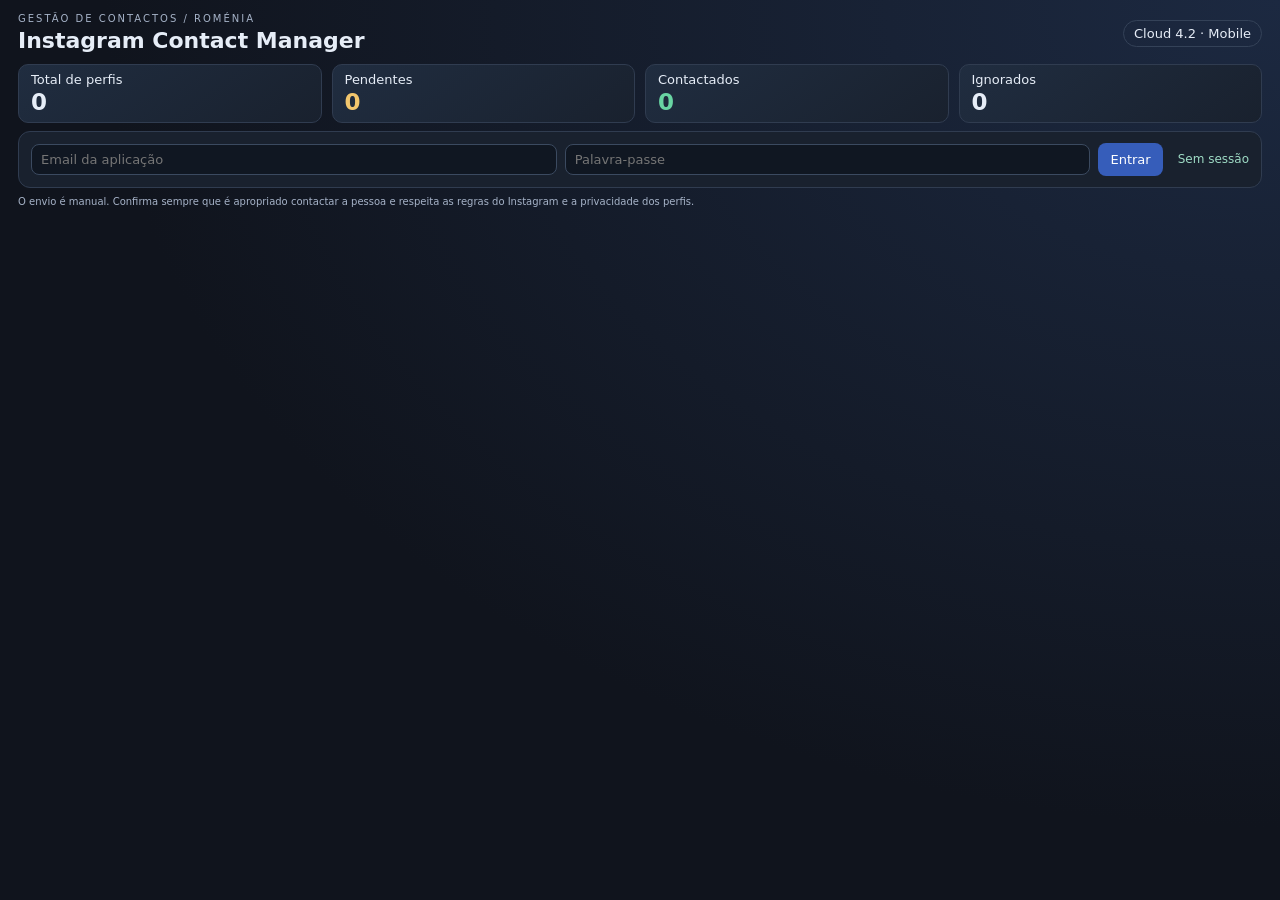
==== commit 2e56af90: "Add files via upload" ====
--- a/contact_manager_cloud_pwa_beta/index.html
+++ b/contact_manager_cloud_pwa_beta/index.html
@@ -1,5 +1,5 @@
-<!doctype html><html lang="pt"><head><meta charset="utf-8"><meta name="viewport" content="width=device-width,initial-scale=1"><link rel="manifest" href="manifest.webmanifest"><meta name="theme-color" content="#10141d"><link rel="apple-touch-icon" href="icon-192.png"><title>Instagram Contact Assistant</title><link rel="stylesheet" href="style-v41.css"></head><body>
-<header><div><small>GESTÃO DE CONTACTOS / ROMÉNIA</small><h1>Instagram Contact Manager</h1></div><span class="version">Cloud 4.1 · Mobile</span></header><div class="stats"><article>Total de perfis<strong id="totalStat">0</strong></article><article>Pendentes<strong id="pendingStat">0</strong></article><article>Contactados<strong id="contactedStat">0</strong></article><article>Ignorados<strong id="ignoredStat">0</strong></article></div><section id="auth"><form id="login"><input id="email" type="email" placeholder="Email da aplicação" required><input id="password" type="password" placeholder="Palavra-passe" required><button>Entrar</button></form><button id="logout" hidden>Sair</button><p id="cloudstatus" role="status">Sem sessão</p></section><main id="workspace" hidden>
+<!doctype html><html lang="pt"><head><meta charset="utf-8"><meta name="viewport" content="width=device-width,initial-scale=1"><link rel="manifest" href="manifest.webmanifest"><meta name="theme-color" content="#10141d"><link rel="apple-touch-icon" href="icon-192.png"><title>Instagram Contact Assistant</title><link rel="stylesheet" href="style-v42.css"></head><body>
+<header><div><small>GESTÃO DE CONTACTOS / ROMÉNIA</small><h1>Instagram Contact Manager</h1></div><span class="version">Cloud 4.2 · Mobile</span></header><div class="stats"><article>Total de perfis<strong id="totalStat">0</strong></article><article>Pendentes<strong id="pendingStat">0</strong></article><article>Contactados<strong id="contactedStat">0</strong></article><article>Ignorados<strong id="ignoredStat">0</strong></article></div><section id="auth"><form id="login"><input id="email" type="email" placeholder="Email da aplicação" required><input id="password" type="password" placeholder="Palavra-passe" required><button>Entrar</button></form><button id="logout" hidden>Sair</button><p id="cloudstatus" role="status">Sem sessão</p></section><main id="workspace" hidden>
 
 <section class="contacts"><h2>1. Contactos guardados <span id="count">0</span></h2><input id="search" placeholder="Pesquisar username">
 <label class="filter"><input type="checkbox" id="eligibleOnly" checked> Mostrar apenas perfis com mais de 60.000 seguidores</label>
@@ -13,4 +13,4 @@
 Plata colaborării se efectuează înainte de publicare, astfel încât întregul proces să fie cât mai simplu și confortabil pentru tine. Ideea este să începem cu un proiect punctual, iar dacă experiența va fi pozitivă pentru ambele părți, să dezvoltăm un parteneriat stabil, cu campanii lunare.
 
 Dacă te interesează colaborările în această perioadă, lasă-mi un mesaj și îți voi trimite imediat toate detaliile! 🚀</textarea><button id="saveTemplate">Guardar modelo na nuvem</button><small>Usa {nome} para sugerir o primeiro nome a partir do username. Confirma ou corrige o nome antes de copiar. Só permite preparar mensagens para perfis acima de 60.000 seguidores.</small></details><div class="fields"><input id="user" placeholder="Seleciona um contacto" readonly><input id="name" placeholder="Primeiro nome (confirma ou corrige)"></div><div id="preview"></div><div class="actions"><button id="copy">Copiar mensagem</button><button id="open">Abrir perfil</button></div><p id="reminder" role="alert"></p><p id="msgresult"></p><div class="actions"><button id="contacted">✓ Confirmei o envio — Contactado</button><button id="skipped">Ignorar contacto</button><button id="pending">Voltar a pendente</button></div></section>
-</main><footer>O envio é manual. Confirma sempre que é apropriado contactar a pessoa e respeita as regras do Instagram e a privacidade dos perfis.</footer><script src="popup-v41.js"></script></body></html>+</main><footer>O envio é manual. Confirma sempre que é apropriado contactar a pessoa e respeita as regras do Instagram e a privacidade dos perfis.</footer><script src="popup-v42.js"></script></body></html>
--- a/contact_manager_cloud_pwa_beta/style-v42.css
+++ b/contact_manager_cloud_pwa_beta/style-v42.css
@@ -0,0 +1,28 @@
+*{box-sizing:border-box}body{margin:0;background:#10141d;color:#e6edf7;font:15px system-ui,sans-serif;padding:32px;max-width:1600px;margin-inline:auto}header{display:flex;justify-content:space-between;align-items:center;margin-bottom:26px}h1{font-size:30px;margin:6px 0}h2{font-size:19px;margin:0 0 16px}small,.hint,footer{color:#a6b3c8}header small{letter-spacing:2px}.version{border:1px solid #344258;padding:8px 14px;border-radius:20px}.stats{display:grid;grid-template-columns:repeat(4,1fr);gap:16px;margin-bottom:20px}.stats article,section{background:#19212e;border:1px solid #303c50;border-radius:14px;padding:20px}.stats strong{display:block;font-size:34px;margin-top:8px}.stats article:nth-child(2) strong{color:#f2c66d}.stats article:nth-child(3) strong{color:#69d5a3}main{display:grid;grid-template-columns:minmax(0,1.15fr) minmax(0,1fr);gap:18px;align-items:start}.collection{grid-column:1/-1}.contacts,.message{min-width:0}input:not([type=checkbox]),select,textarea{width:100%;background:#101722;border:1px solid #3b4a60;color:#edf3ff;border-radius:8px;padding:11px;margin:8px 0;font:inherit}textarea{resize:vertical;min-height:160px}button{background:#365dba;color:white;border:0;border-radius:8px;padding:11px 15px;margin:5px 5px 5px 0;font:inherit;cursor:pointer}button:hover{background:#4672d2}button:disabled{cursor:not-allowed}#contacted{background:#23734f}#skipped,#pending,#csv,#source{background:#354358}#list{max-height:55vh;overflow:auto;margin:12px 0}.item{display:flex;align-items:center;justify-content:space-between;gap:12px;border-bottom:1px solid #344258;padding:10px 0;overflow-wrap:anywhere}.item span{min-width:0}.item button{flex-shrink:0}#preview{white-space:pre-wrap;background:#101722;border:1px solid #344258;border-radius:10px;padding:16px;line-height:1.55;margin:12px 0}#lowStock{color:#f2c66d;font-weight:600}footer{padding:24px 0;font-size:13px}p{line-height:1.5}@media(max-width:900px){main{grid-template-columns:1fr}.stats{grid-template-columns:repeat(2,1fr)}body{padding:16px}}
+body{padding:16px 24px;max-width:1800px;font-size:13px;height:100dvh;display:flex;flex-direction:column;gap:10px;background:radial-gradient(ellipse at top right,#1c2941,#10141d 65%)}
+header{margin:0;flex-shrink:0}h1{font-size:24px;margin:3px 0}header small{font-size:10px}h2{font-size:16px;margin:0 0 8px}.version{padding:5px 10px}
+.stats{gap:10px;margin:0;flex-shrink:0}.stats article{padding:10px 16px;border-radius:10px}.stats strong{font-size:26px;margin-top:2px}
+main{flex:1;min-height:0;grid-template-rows:auto minmax(0,1fr);gap:10px;align-items:stretch}
+section{padding:12px 15px;border-radius:12px}.collection{display:flex;align-items:center;gap:8px;flex-wrap:wrap}.collection h2{margin:0 auto 0 0}.collection p{margin:0;font-size:12px}.collection p:empty{display:none}
+.contacts,.message{display:flex;flex-direction:column;min-height:0;overflow:auto}
+input:not([type=checkbox]),select,textarea{padding:7px 9px;margin:4px 0;font-size:13px}button{padding:8px 12px;margin:3px 3px 3px 0;font-size:13px}
+p{margin:4px 0;line-height:1.35}.filter{font-size:12px}.filters,.fields{display:flex;gap:8px;align-items:center}.filters>* ,.fields>*{flex:1;min-width:0}.filters label{display:flex;align-items:center;gap:6px}
+#list{flex:1;min-height:65px;max-height:none;overflow:auto;margin:5px 0}.item{padding:5px 0}.item button{padding:5px 12px}.item small{font-size:11px}#csv{align-self:flex-start}
+.template{border:1px solid #344258;border-radius:8px;padding:8px;margin-bottom:5px}.template summary{cursor:pointer;color:#b8c9e6}.template textarea{min-height:90px;height:130px}.template small{display:block;font-size:11px}
+#preview{flex:1;min-height:65px;overflow:auto;margin:5px 0;padding:10px;font-size:13px;line-height:1.45}.actions{display:flex;flex-wrap:wrap;gap:4px}.actions button{flex:1}#contacted{flex:2}footer{padding:0;font-size:10px;flex-shrink:0}#lowStock:empty,#msgresult:empty{display:none}
+@media(max-width:850px){body{height:auto;min-height:100vh;padding:12px}main{display:flex;flex-direction:column}.contacts,.message{overflow:visible}#list{max-height:40vh}#preview{max-height:40vh}.stats{grid-template-columns:repeat(2,1fr)}}
+
+#reminder:not(:empty){background:#49371d;color:#ffda91;border:1px solid #80602d;border-radius:8px;padding:8px;font-weight:600}#reminder:empty{display:none}
+
+@media(max-width:850px){body{width:100%;box-sizing:border-box}.fields,.filters{flex-wrap:wrap}.fields>*{flex-basis:100%}.actions button{min-height:44px}#list{max-height:32vh}#preview{max-height:none}input:not([type=checkbox]),select,textarea{font-size:16px}header h1{font-size:20px}.collection{display:block}}
+
+[hidden]{display:none!important}#auth{flex-shrink:0}#login,#add{display:flex;flex-wrap:wrap;gap:8px}#login input,#add input{flex:1;min-width:130px}#cloudstatus{font-size:12px}a{color:#9abaff}body{height:auto;min-height:100vh}main{min-height:65vh}
+
+/* Cloud 3.2 */
+body{gap:8px}#auth{display:flex;align-items:center;gap:12px;padding:8px 12px}#cloudstatus{margin:0;color:#9edbc5}#logout{margin:0}#login{flex:1} .collection a{display:inline-block;background:#263e65;color:#e3edff;padding:9px 12px;border-radius:8px;text-decoration:none} .stats article{background:linear-gradient(145deg,#202d40,#19212e)}.stats article strong{font-variant-numeric:tabular-nums}.actions button{margin:0} .actions{margin-top:5px}#preview{overflow-wrap:anywhere}button:focus-visible,a:focus-visible{outline:2px solid #a4c5ff;outline-offset:2px}
+@media(min-width:1000px) and (min-height:620px){body{height:100dvh;min-height:0;overflow:hidden;padding:10px 18px}header{margin:0}h1{font-size:22px}.stats article{padding:7px 12px}.stats strong{font-size:23px}main{min-height:0;flex:1;grid-template-rows:auto minmax(0,1fr)}.collection{padding:7px 10px}.collection h2{margin:0}.collection p{font-size:11px}.collection label{max-width:250px}#add{flex:1;min-width:300px;flex-wrap:nowrap}#add input{min-width:80px}#add button{white-space:nowrap}.contacts,.message{overflow:auto;min-height:0}#list{max-height:none;min-height:40px}#preview{min-height:40px}footer{font-size:10px}.actions{flex-shrink:0}.template[open]{flex-shrink:0}}
+@media(max-width:999px){body{height:auto;min-height:100dvh;padding:12px;gap:10px}main{display:flex;flex-direction:column;min-height:0}header h1{font-size:20px}.version{font-size:11px;white-space:nowrap}.stats{gap:7px}.stats article{padding:9px 12px}.stats strong{font-size:24px}#login,#add{display:grid;grid-template-columns:1fr;gap:4px}#auth:has(#login:not([hidden])){display:block}#login input,#add input{min-width:0;margin:3px 0}#login button,#add button{min-height:44px;margin:0}.collection{display:block}.collection a{margin:5px 0 8px}.collection label{display:block;margin-top:8px}.contacts,.message{overflow:visible}#list{max-height:34vh}#preview{min-height:100px;max-height:45vh}.actions button{min-height:44px}.fields,.filters{flex-wrap:wrap}.fields>*{flex-basis:100%}footer{padding:6px 0}}
+
+#mobileRows{display:block;width:100%;box-sizing:border-box;margin:10px 0;} .collection details{width:100%;margin:10px 0;}
+
+main{grid-template-rows:minmax(0,1fr)!important}.contacts,.message{grid-row:1!important} @media(max-width:999px){#preview{max-height:none;overflow:visible}#list{max-height:38vh}}
